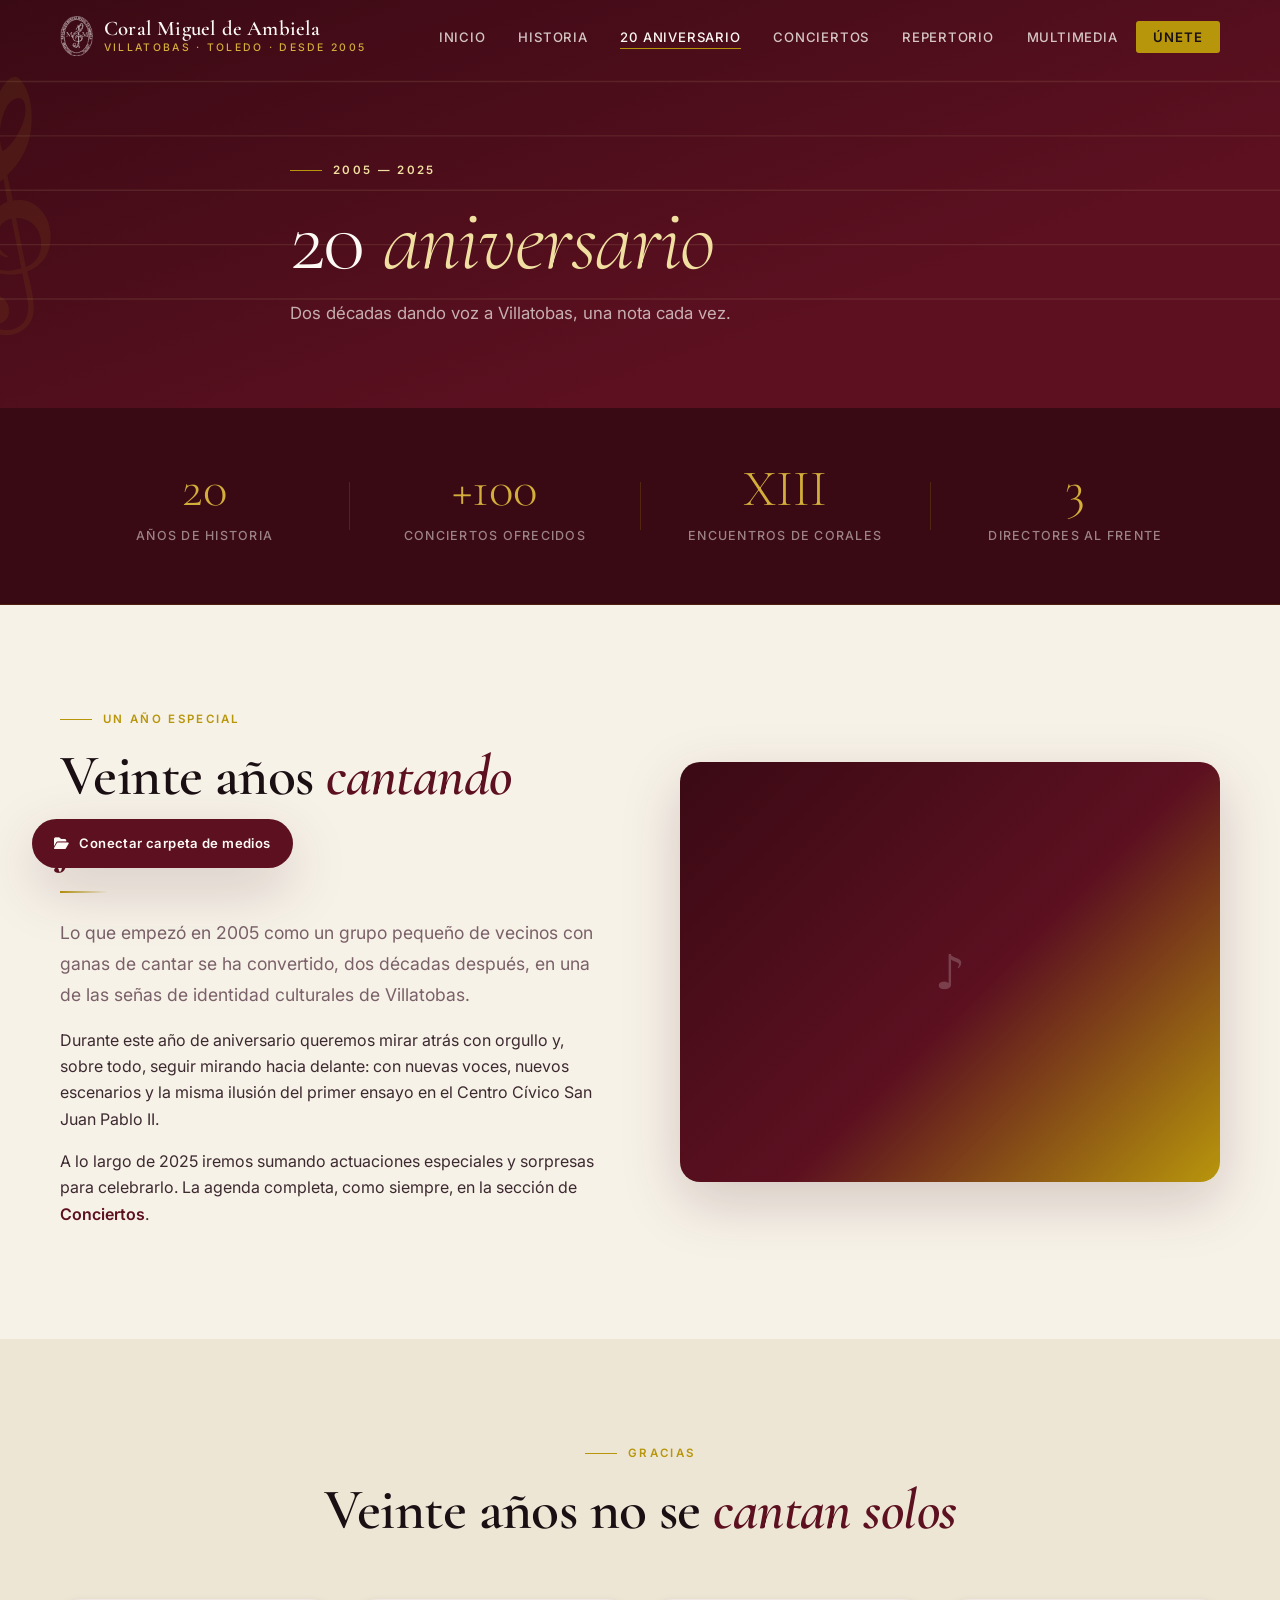
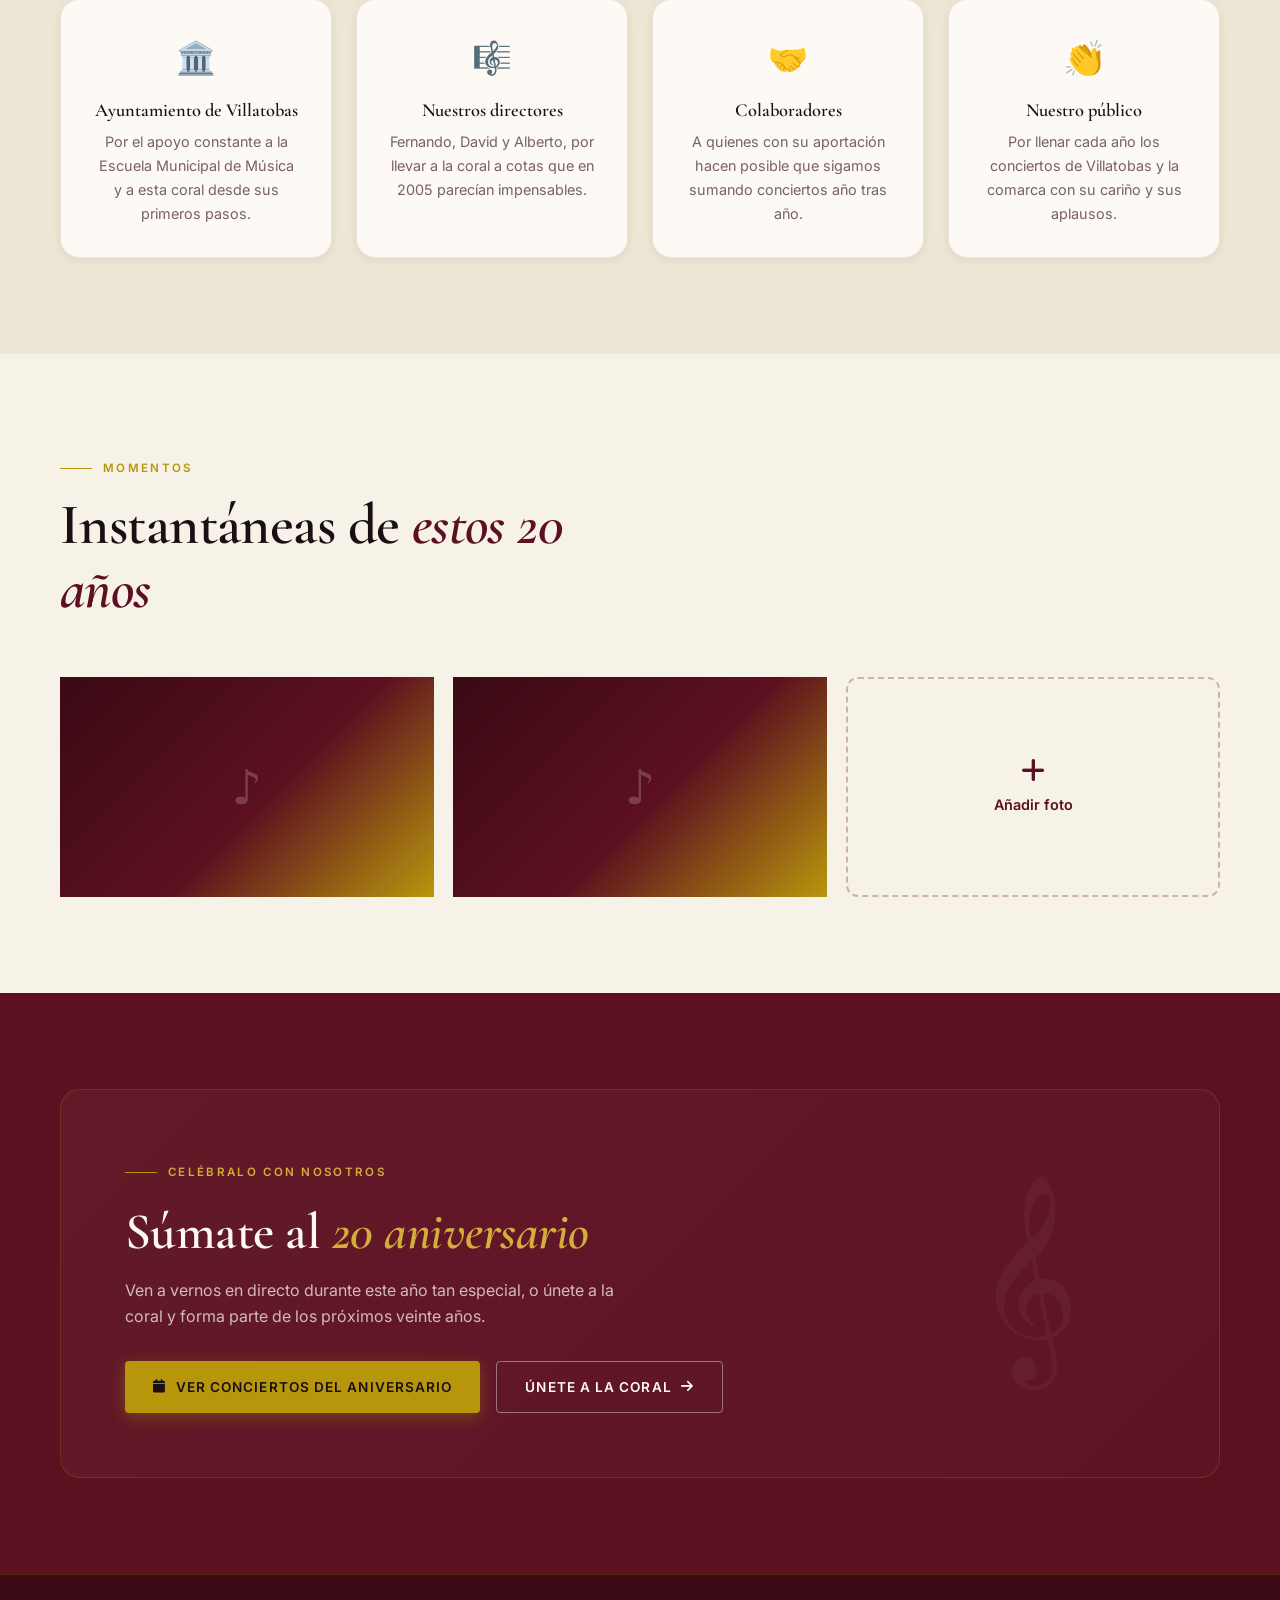
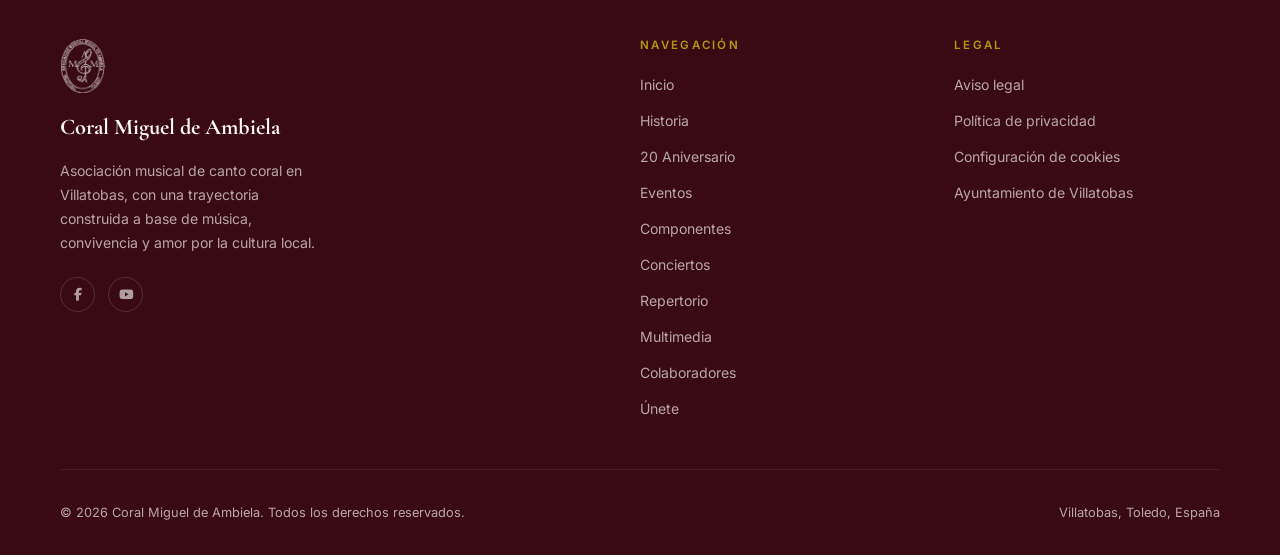
==== pages/20-aniversario.html @ b855f7e8 "Add files via upload" ====
<!DOCTYPE html>
<html lang="es">
<head>
  <meta charset="UTF-8">
  <meta name="viewport" content="width=device-width, initial-scale=1.0">
  <title>20 Aniversario | Coral Miguel de Ambiela</title>
  <meta name="description" content="La Coral Miguel de Ambiela celebra sus 20 años de historia musical en Villatobas, Toledo. 2005-2025.">
  <meta name="theme-color" content="#3A0A14">
  <link rel="icon" type="image/png" href="../img/favicon.png">
  <link rel="stylesheet" href="../css/main.css">
  <link rel="stylesheet" href="../css/pages.css">
  <link rel="stylesheet" href="../css/home.css">
  <link rel="stylesheet" href="../css/media.css">
  <link rel="stylesheet" href="https://cdnjs.cloudflare.com/ajax/libs/font-awesome/6.5.2/css/all.min.css" crossorigin="anonymous">
</head>
<body>

<nav class="site-nav" aria-label="Navegación principal">
  <div class="container nav-inner">
    <a href="../index.html" class="nav-brand">
      <img src="../img/logo-blanco.png" class="nav-logo" alt="" aria-hidden="true">
      <span class="nav-brand-text">
        <strong>Coral Miguel de Ambiela</strong>
        <span>Villatobas · Toledo · Desde 2005</span>
      </span>
    </a>
    <ul class="nav-links" id="nav-links" role="list">
      <li><a href="../index.html">Inicio</a></li>
      <li><a href="historia.html">Historia</a></li>
      <li><a href="20-aniversario.html">20 Aniversario</a></li>
      <li><a href="conciertos.html">Conciertos</a></li>
      <li><a href="repertorio.html">Repertorio</a></li>
      <li><a href="multimedia.html">Multimedia</a></li>
      <li><a href="contacto.html" class="nav-cta">Únete</a></li>
    </ul>
    <button class="nav-toggle" id="nav-toggle" aria-controls="nav-links" aria-expanded="false" aria-label="Abrir menú">
      <span></span><span></span><span></span>
    </button>
  </div>
</nav>

<div class="page-wrapper">

<header class="page-hero">
  <div class="page-hero-bg" aria-hidden="true">
    <svg viewBox="0 0 1200 300" preserveAspectRatio="xMidYMid slice" xmlns="http://www.w3.org/2000/svg">
      <line x1="0" y1="60"  x2="1200" y2="60"  stroke="rgba(240,223,160,0.1)" stroke-width="1"/>
      <line x1="0" y1="100" x2="1200" y2="100" stroke="rgba(240,223,160,0.1)" stroke-width="1"/>
      <line x1="0" y1="140" x2="1200" y2="140" stroke="rgba(240,223,160,0.1)" stroke-width="1"/>
      <line x1="0" y1="180" x2="1200" y2="180" stroke="rgba(240,223,160,0.1)" stroke-width="1"/>
      <line x1="0" y1="220" x2="1200" y2="220" stroke="rgba(240,223,160,0.1)" stroke-width="1"/>
      <text x="80" y="200" font-size="160" fill="rgba(184,150,12,0.09)" font-family="serif">𝄞</text>
    </svg>
  </div>
  <div class="container page-hero-content">
    <p class="eyebrow reveal" style="color:var(--gold-pale)">2005 — 2025</p>
    <h1 class="reveal reveal-delay-1">20 <em>aniversario</em></h1>
    <p class="page-hero-sub reveal reveal-delay-2">Dos décadas dando voz a Villatobas, una nota cada vez.</p>
  </div>
</header>

<!-- CIFRAS -->
<section class="stats-band">
  <div class="container stats-grid">
    <div class="stat reveal">
      <strong class="editable" data-edit-id="stats-anos" data-edit-type="text">20</strong>
      <span>Años de historia</span>
    </div>
    <div class="stat-divider" aria-hidden="true"></div>
    <div class="stat reveal reveal-delay-1">
      <strong class="editable" data-edit-id="stats-conciertos" data-edit-type="text">+100</strong>
      <span>Conciertos ofrecidos</span>
    </div>
    <div class="stat-divider" aria-hidden="true"></div>
    <div class="stat reveal reveal-delay-2">
      <strong class="editable" data-edit-id="stats-encuentros" data-edit-type="text">XIII</strong>
      <span>Encuentros de corales</span>
    </div>
    <div class="stat-divider" aria-hidden="true"></div>
    <div class="stat reveal reveal-delay-3">
      <strong>3</strong>
      <span>Directores al frente</span>
    </div>
  </div>
</section>

<!-- INTRO ANIVERSARIO -->
<section class="section">
  <div class="container story-block">
    <div class="story-text reveal">
      <p class="eyebrow">Un año especial</p>
      <h2>Veinte años <em>cantando juntos</em></h2>
      <div class="divider"></div>
      <p class="lead">Lo que empezó en 2005 como un grupo pequeño de vecinos con ganas de cantar se ha convertido, dos décadas después, en una de las señas de identidad culturales de Villatobas.</p>
      <p>Durante este año de aniversario queremos mirar atrás con orgullo y, sobre todo, seguir mirando hacia delante: con nuevas voces, nuevos escenarios y la misma ilusión del primer ensayo en el Centro Cívico San Juan Pablo II.</p>
      <p>A lo largo de 2025 iremos sumando actuaciones especiales y sorpresas para celebrarlo. La agenda completa, como siempre, en la sección de <a href="conciertos.html" style="color:var(--garnet); font-weight:600;">Conciertos</a>.</p>
    </div>
    <div class="story-media reveal reveal-delay-2">
      <div class="img-ph story-img" data-media-id="aniversario-portada" role="img" aria-label="20 aniversario de la coral">
      </div>
    </div>
  </div>
</section>

<!-- AGRADECIMIENTOS -->
<section class="section section--cream">
  <div class="container">
    <div class="section-header centered reveal">
      <p class="eyebrow">Gracias</p>
      <h2>Veinte años no se <em>cantan solos</em></h2>
    </div>
    <div style="display:grid; grid-template-columns: repeat(auto-fit, minmax(240px,1fr)); gap:1.5rem; margin-top:1rem;">
      <div class="card reveal" style="padding:2rem; text-align:center;">
        <div style="font-size:2rem; margin-bottom:1rem;">🏛️</div>
        <h3 style="font-size:1.15rem; margin-bottom:0.6rem;">Ayuntamiento de Villatobas</h3>
        <p style="font-size:0.9rem; color:var(--ink-muted)">Por el apoyo constante a la Escuela Municipal de Música y a esta coral desde sus primeros pasos.</p>
      </div>
      <div class="card reveal reveal-delay-1" style="padding:2rem; text-align:center;">
        <div style="font-size:2rem; margin-bottom:1rem;">🎼</div>
        <h3 style="font-size:1.15rem; margin-bottom:0.6rem;">Nuestros directores</h3>
        <p style="font-size:0.9rem; color:var(--ink-muted)">Fernando, David y Alberto, por llevar a la coral a cotas que en 2005 parecían impensables.</p>
      </div>
      <div class="card reveal reveal-delay-2" style="padding:2rem; text-align:center;">
        <div style="font-size:2rem; margin-bottom:1rem;">🤝</div>
        <h3 style="font-size:1.15rem; margin-bottom:0.6rem;">Colaboradores</h3>
        <p style="font-size:0.9rem; color:var(--ink-muted)">A quienes con su aportación hacen posible que sigamos sumando conciertos año tras año.</p>
      </div>
      <div class="card reveal reveal-delay-3" style="padding:2rem; text-align:center;">
        <div style="font-size:2rem; margin-bottom:1rem;">👏</div>
        <h3 style="font-size:1.15rem; margin-bottom:0.6rem;">Nuestro público</h3>
        <p style="font-size:0.9rem; color:var(--ink-muted)">Por llenar cada año los conciertos de Villatobas y la comarca con su cariño y sus aplausos.</p>
      </div>
    </div>
  </div>
</section>

<!-- GALERÍA DE LA CELEBRACIÓN -->
<section class="section">
  <div class="container">
    <div class="section-header reveal">
      <p class="eyebrow">Momentos</p>
      <h2>Instantáneas de <em>estos 20 años</em></h2>
    </div>
    <div class="dyn-gallery-grid reveal reveal-delay-1" data-gallery-id="aniversario-momentos" data-gallery-variant="grid">
      <div class="img-ph" data-media-id="aniversario-momento-1" role="img" aria-label="Momento del 20 aniversario"></div>
      <div class="img-ph" data-media-id="aniversario-momento-2" role="img" aria-label="Momento del 20 aniversario"></div>
      <button type="button" class="dyn-gallery-add" data-gallery-add>
        <i class="fa-solid fa-plus" aria-hidden="true"></i>
        <span>Añadir foto</span>
      </button>
    </div>
  </div>
</section>

<!-- CTA -->
<section class="section join-cta">
  <div class="container">
    <div class="join-band reveal">
      <div class="join-text">
        <p class="eyebrow" style="color: var(--gold-soft);">Celébralo con nosotros</p>
        <h2>Súmate al <em>20 aniversario</em></h2>
        <p>Ven a vernos en directo durante este año tan especial, o únete a la coral y forma parte de los próximos veinte años.</p>
        <div class="btn-row">
          <a href="conciertos.html" class="btn btn-gold">
            <i class="fa-solid fa-calendar" aria-hidden="true"></i>
            Ver conciertos del aniversario
          </a>
          <a href="contacto.html" class="btn btn-outline">
            Únete a la coral
            <i class="fa-solid fa-arrow-right" aria-hidden="true"></i>
          </a>
        </div>
      </div>
      <div class="join-deco" aria-hidden="true">
        <svg viewBox="0 0 200 200" xmlns="http://www.w3.org/2000/svg">
          <text x="50%" y="55%" text-anchor="middle" dominant-baseline="middle"
                font-size="140" fill="rgba(240,223,160,0.08)" font-family="serif">𝄞</text>
        </svg>
      </div>
    </div>
  </div>
</section>

<footer class="site-footer">
  <div class="container">
    <div class="footer-grid">
      <div class="footer-brand">
        <img src="../img/logo-blanco.png" class="footer-logo" alt="Coral Miguel de Ambiela">
        <strong>Coral Miguel de Ambiela</strong>
        <p>Asociación musical de canto coral en Villatobas, con una trayectoria construida a base de música, convivencia y amor por la cultura local.</p>
        <div class="social-links" style="margin-top:1.4rem;">
          <a href="https://www.facebook.com/coralmiguelambiela/" class="social-link" target="_blank" rel="noreferrer" aria-label="Facebook"><i class="fa-brands fa-facebook-f"></i></a>
          <a href="https://www.youtube.com/channel/UCY3bQiBl7YdPn1gV87L536Q" class="social-link" target="_blank" rel="noreferrer" aria-label="YouTube"><i class="fa-brands fa-youtube"></i></a>
        </div>
      </div>
      <div class="footer-col">
        <h4>Navegación</h4>
        <ul>
          <li><a href="../index.html">Inicio</a></li>
          <li><a href="historia.html">Historia</a></li>
          <li><a href="20-aniversario.html">20 Aniversario</a></li>
          <li><a href="eventos.html">Eventos</a></li>
          <li><a href="componentes.html">Componentes</a></li>
          <li><a href="conciertos.html">Conciertos</a></li>
          <li><a href="repertorio.html">Repertorio</a></li>
          <li><a href="multimedia.html">Multimedia</a></li>
          <li><a href="colaboradores.html">Colaboradores</a></li>
          <li><a href="contacto.html">Únete</a></li>
        </ul>
      </div>
      <div class="footer-col">
        <h4>Legal</h4>
        <ul>
          <li><a href="https://www.coralmigueldeambiela.com/aviso-legal/" target="_blank" rel="noreferrer">Aviso legal</a></li>
          <li><a href="https://www.coralmigueldeambiela.com/politica-de-privacidad/" target="_blank" rel="noreferrer">Política de privacidad</a></li>
          <li><a href="privacidad-cookies.html">Configuración de cookies</a></li>
          <li><a href="http://www.villatobas.es/" target="_blank" rel="noreferrer">Ayuntamiento de Villatobas</a></li>
        </ul>
      </div>
    </div>
    <div class="footer-bottom">
      <p>&copy; <span class="copyright-year">2025</span> Coral Miguel de Ambiela. Todos los derechos reservados.</p>
      <p>Villatobas, Toledo, España</p>
    </div>
  </div>
</footer>

</div>

<button class="back-top" id="back-top" aria-label="Volver arriba">
  <i class="fa-solid fa-arrow-up" aria-hidden="true"></i>
</button>

<script src="../js/main.js"></script>
<script src="../js/media.js"></script>
</body>
</html>
---- css/main.css ----
/* ═══════════════════════════════════════════════════════════
   CORAL MIGUEL DE AMBIELA — Design System
   ═══════════════════════════════════════════════════════════ */

@import url('https://fonts.googleapis.com/css2?family=Cormorant+Garamond:ital,wght@0,300;0,400;0,600;0,700;1,300;1,400;1,600&family=Inter:wght@300;400;500;600&display=swap');

/* ── Tokens ──────────────────────────────────────────────── */
:root {
  --garnet:       #5C1020;
  --garnet-deep:  #3A0A14;
  --garnet-light: #7D1A2E;
  --gold:         #B8960C;
  --gold-soft:    #D4AE3A;
  --gold-pale:    #F0DFA0;
  --parchment:    #F7F2E8;
  --parchment-2:  #EDE6D4;
  --ink:          #1A1014;
  --ink-soft:     #3D2A30;
  --ink-muted:    #7A6068;
  --white:        #FDFAF5;

  --font-display: 'Cormorant Garamond', Georgia, serif;
  --font-body:    'Inter', system-ui, sans-serif;

  --nav-h:        72px;
  --max-w:        1160px;
  --radius:       12px;
  --radius-lg:    20px;

  --ease-out:     cubic-bezier(0.16, 1, 0.3, 1);
  --ease-in-out:  cubic-bezier(0.45, 0, 0.55, 1);

  --shadow-sm:    0 2px 8px rgba(58,10,20,0.08);
  --shadow-md:    0 8px 28px rgba(58,10,20,0.12);
  --shadow-lg:    0 20px 60px rgba(58,10,20,0.18);
}

/* ── Reset ───────────────────────────────────────────────── */
*, *::before, *::after { box-sizing: border-box; margin: 0; padding: 0; }
html { scroll-behavior: smooth; -webkit-text-size-adjust: 100%; }
body {
  font-family: var(--font-body);
  color: var(--ink-soft);
  background: var(--parchment);
  line-height: 1.65;
  overflow-x: hidden;
  -webkit-font-smoothing: antialiased;
}
img { max-width: 100%; display: block; }
a { color: inherit; text-decoration: none; }
button { cursor: pointer; font: inherit; border: none; background: none; }
ul { list-style: none; }
:focus-visible { outline: 2px solid var(--gold); outline-offset: 3px; }

/* ── Page transition ─────────────────────────────────────── */
.page-wrapper {
  opacity: 0;
  transform: translateY(18px);
  transition: opacity 0.55s var(--ease-out), transform 0.55s var(--ease-out);
}
.page-wrapper.is-visible {
  opacity: 1;
  transform: translateY(0);
}

/* ── Layout helpers ──────────────────────────────────────── */
.container {
  width: min(calc(100% - 2.5rem), var(--max-w));
  margin: 0 auto;
}
.section { padding: 6rem 0; }
.section--dark {
  background: var(--garnet-deep);
  color: var(--white);
}
.section--cream { background: var(--parchment-2); }

/* ── Typography ──────────────────────────────────────────── */
h1, h2, h3, h4 {
  font-family: var(--font-display);
  color: var(--ink);
  line-height: 1.1;
  font-weight: 600;
}
.section--dark h1,
.section--dark h2,
.section--dark h3 { color: var(--white); }

h1 { font-size: clamp(3rem, 7vw, 6rem); letter-spacing: -0.02em; }
h2 { font-size: clamp(2.2rem, 4.5vw, 3.8rem); letter-spacing: -0.01em; }
h3 { font-size: clamp(1.4rem, 2.5vw, 1.9rem); }
h4 { font-size: 1.2rem; }

.eyebrow {
  display: inline-flex;
  align-items: center;
  gap: 0.7rem;
  font-family: var(--font-body);
  font-size: 0.72rem;
  font-weight: 600;
  letter-spacing: 0.2em;
  text-transform: uppercase;
  color: var(--gold);
  margin-bottom: 1rem;
}
.eyebrow::before {
  content: '';
  display: block;
  width: 2rem;
  height: 1px;
  background: var(--gold);
  flex-shrink: 0;
}
.lead {
  font-size: 1.1rem;
  line-height: 1.75;
  color: var(--ink-muted);
  max-width: 52ch;
}
.section--dark .lead { color: rgba(253,250,245,0.7); }

/* ── Buttons ─────────────────────────────────────────────── */
.btn {
  display: inline-flex;
  align-items: center;
  gap: 0.6rem;
  padding: 0.85rem 1.75rem;
  border-radius: 4px;
  font-family: var(--font-body);
  font-size: 0.85rem;
  font-weight: 600;
  letter-spacing: 0.08em;
  text-transform: uppercase;
  transition: transform 0.2s var(--ease-out),
              background 0.2s ease,
              box-shadow 0.2s ease,
              color 0.2s ease;
  position: relative;
  overflow: hidden;
}
.btn::after {
  content: '';
  position: absolute;
  inset: 0;
  background: rgba(255,255,255,0);
  transition: background 0.2s ease;
}
.btn:hover { transform: translateY(-2px); }
.btn:hover::after { background: rgba(255,255,255,0.07); }
.btn:active { transform: translateY(0); }

.btn-primary {
  background: var(--garnet);
  color: var(--white);
  box-shadow: 0 4px 16px rgba(92,16,32,0.35);
}
.btn-primary:hover { box-shadow: 0 8px 28px rgba(92,16,32,0.45); }

.btn-gold {
  background: var(--gold);
  color: var(--ink);
  box-shadow: 0 4px 16px rgba(184,150,12,0.35);
}
.btn-gold:hover { box-shadow: 0 8px 28px rgba(184,150,12,0.45); }

.btn-outline {
  background: transparent;
  color: var(--white);
  border: 1px solid rgba(255,255,255,0.4);
}
.btn-outline:hover { border-color: var(--gold-pale); color: var(--gold-pale); }

.btn-row { display: flex; flex-wrap: wrap; gap: 1rem; margin-top: 2rem; }

/* ── Navigation ──────────────────────────────────────────── */
.site-nav {
  position: fixed;
  top: 0; left: 0; right: 0;
  height: var(--nav-h);
  z-index: 900;
  transition: background 0.4s ease, box-shadow 0.4s ease;
}
.site-nav.nav-solid {
  background: rgba(58,10,20,0.97);
  backdrop-filter: blur(14px);
  box-shadow: 0 1px 0 rgba(184,150,12,0.25);
}
.nav-inner {
  height: var(--nav-h);
  display: flex;
  align-items: center;
  justify-content: space-between;
  gap: 2rem;
}
.nav-brand {
  display: flex;
  align-items: center;
  gap: 0.7rem;
  color: var(--white);
}
.nav-logo {
  height: 2.5rem;
  width: auto;
  flex-shrink: 0;
}
.nav-brand-text {
  display: flex;
  flex-direction: column;
  line-height: 1.2;
}
.nav-brand strong {
  font-family: var(--font-display);
  font-size: 1.3rem;
  font-weight: 600;
  letter-spacing: 0.01em;
}
.nav-brand-text span {
  font-size: 0.65rem;
  letter-spacing: 0.22em;
  text-transform: uppercase;
  color: var(--gold-soft);
  font-weight: 500;
}
.nav-links {
  display: flex;
  align-items: center;
  gap: 0.25rem;
}
.nav-links a {
  color: rgba(253,250,245,0.78);
  font-size: 0.82rem;
  font-weight: 500;
  letter-spacing: 0.06em;
  text-transform: uppercase;
  padding: 0.5rem 0.9rem;
  border-radius: 3px;
  transition: color 0.2s ease, background 0.2s ease;
  position: relative;
}
.nav-links a::after {
  content: '';
  position: absolute;
  bottom: 4px; left: 0.9rem; right: 0.9rem;
  height: 1px;
  background: var(--gold);
  transform: scaleX(0);
  transform-origin: left;
  transition: transform 0.25s var(--ease-out);
}
.nav-links a:hover { color: var(--white); }
.nav-links a:hover::after,
.nav-links a.active::after { transform: scaleX(1); }
.nav-links a.active { color: var(--white); }
.nav-cta {
  background: var(--gold) !important;
  color: var(--ink) !important;
  padding: 0.5rem 1.1rem !important;
  border-radius: 3px;
  font-weight: 600 !important;
}
.nav-cta:hover { background: var(--gold-soft) !important; }
.nav-cta::after { display: none !important; }

/* Mobile toggle */
.nav-toggle {
  display: none;
  width: 2.6rem; height: 2.6rem;
  flex-direction: column;
  justify-content: center;
  align-items: center;
  gap: 5px;
  color: var(--white);
  border: 1px solid rgba(255,255,255,0.25);
  border-radius: 4px;
  padding: 0.4rem;
}
.nav-toggle span {
  display: block;
  width: 1.3rem; height: 1.5px;
  background: currentColor;
  transition: transform 0.3s ease, opacity 0.3s ease;
  transform-origin: center;
}
.nav-toggle.open span:nth-child(1) { transform: translateY(6.5px) rotate(45deg); }
.nav-toggle.open span:nth-child(2) { opacity: 0; transform: scaleX(0); }
.nav-toggle.open span:nth-child(3) { transform: translateY(-6.5px) rotate(-45deg); }

/* ── Reveal animations ───────────────────────────────────── */
.reveal {
  opacity: 0;
  transform: translateY(32px);
  transition: opacity 0.7s var(--ease-out), transform 0.7s var(--ease-out);
}
.reveal.revealed { opacity: 1; transform: translateY(0); }
.reveal-delay-1 { transition-delay: 0.1s; }
.reveal-delay-2 { transition-delay: 0.2s; }
.reveal-delay-3 { transition-delay: 0.3s; }
.reveal-delay-4 { transition-delay: 0.4s; }

/* ── Cards ───────────────────────────────────────────────── */
.card {
  background: var(--white);
  border-radius: var(--radius-lg);
  border: 1px solid rgba(92,16,32,0.08);
  box-shadow: var(--shadow-sm);
  overflow: hidden;
  transition: transform 0.3s var(--ease-out), box-shadow 0.3s ease;
}
.card:hover {
  transform: translateY(-5px);
  box-shadow: var(--shadow-md);
}
.card-body { padding: 1.8rem; }

/* ── Dividers ────────────────────────────────────────────── */
.divider {
  width: 3rem; height: 2px;
  background: linear-gradient(90deg, var(--gold), transparent);
  margin: 1.2rem 0 1.6rem;
}

/* ── Image placeholders ──────────────────────────────────── */
.img-ph {
  background: linear-gradient(135deg, var(--garnet-deep) 0%, var(--garnet) 55%, var(--gold) 100%);
  display: flex;
  align-items: center;
  justify-content: center;
  position: relative;
  overflow: hidden;
}
.img-ph::before {
  content: '♪';
  font-size: 3rem;
  color: rgba(255,255,255,0.2);
  position: absolute;
  top: 50%; left: 50%;
  transform: translate(-50%, -50%);
}
.img-ph-label {
  position: absolute;
  bottom: 0.9rem; left: 0.9rem;
  font-size: 0.72rem;
  font-weight: 600;
  letter-spacing: 0.12em;
  text-transform: uppercase;
  color: rgba(255,255,255,0.7);
  background: rgba(0,0,0,0.3);
  padding: 0.3rem 0.6rem;
  border-radius: 3px;
}

/* ── Footer ──────────────────────────────────────────────── */
.site-footer {
  background: var(--garnet-deep);
  color: rgba(253,250,245,0.65);
  padding: 4rem 0 2rem;
  border-top: 1px solid rgba(184,150,12,0.2);
}
.footer-grid {
  display: grid;
  grid-template-columns: 2fr 1fr 1fr;
  gap: 3rem;
  padding-bottom: 3rem;
  border-bottom: 1px solid rgba(255,255,255,0.08);
}
.footer-logo {
  height: 3.4rem;
  width: auto;
  margin-bottom: 1rem;
  display: block;
}
.footer-brand strong {
  font-family: var(--font-display);
  font-size: 1.4rem;
  color: var(--white);
  display: block;
  margin-bottom: 0.8rem;
}
.footer-brand p { font-size: 0.88rem; line-height: 1.7; max-width: 30ch; }
.footer-col h4 {
  font-family: var(--font-body);
  font-size: 0.72rem;
  font-weight: 600;
  letter-spacing: 0.2em;
  text-transform: uppercase;
  color: var(--gold);
  margin-bottom: 1.2rem;
}
.footer-col ul { display: grid; gap: 0.6rem; }
.footer-col a {
  font-size: 0.88rem;
  transition: color 0.2s ease;
}
.footer-col a:hover { color: var(--white); }
.footer-bottom {
  display: flex;
  align-items: center;
  justify-content: space-between;
  flex-wrap: wrap;
  gap: 1rem;
  padding-top: 2rem;
  font-size: 0.8rem;
}
.social-links { display: flex; gap: 0.8rem; }
.social-link {
  width: 2.2rem; height: 2.2rem;
  display: inline-flex;
  align-items: center;
  justify-content: center;
  border: 1px solid rgba(255,255,255,0.15);
  border-radius: 50%;
  color: rgba(255,255,255,0.6);
  font-size: 0.8rem;
  transition: border-color 0.2s ease, color 0.2s ease, background 0.2s ease;
}
.social-link:hover {
  border-color: var(--gold);
  color: var(--gold);
  background: rgba(184,150,12,0.1);
}

/* ── Back to top ─────────────────────────────────────────── */
.back-top {
  position: fixed;
  bottom: 2rem; right: 2rem;
  width: 2.8rem; height: 2.8rem;
  background: var(--garnet);
  color: var(--white);
  border-radius: 50%;
  display: flex; align-items: center; justify-content: center;
  font-size: 0.85rem;
  box-shadow: var(--shadow-md);
  opacity: 0;
  pointer-events: none;
  transform: translateY(10px);
  transition: opacity 0.3s ease, transform 0.3s ease;
  z-index: 800;
}
.back-top.visible { opacity: 1; pointer-events: auto; transform: translateY(0); }
.back-top:hover { background: var(--garnet-light); transform: translateY(-2px); }

/* ── Responsive nav ──────────────────────────────────────── */
@media (max-width: 860px) {
  .nav-links { display: none; }
  .nav-toggle { display: flex; }

  .nav-links.mobile-open {
    display: flex;
    flex-direction: column;
    align-items: flex-start;
    position: absolute;
    top: var(--nav-h); left: 0; right: 0;
    background: rgba(58,10,20,0.98);
    backdrop-filter: blur(14px);
    padding: 1.5rem;
    gap: 0.25rem;
    border-top: 1px solid rgba(184,150,12,0.2);
    box-shadow: 0 20px 40px rgba(0,0,0,0.3);
    animation: slideDown 0.3s var(--ease-out);
  }
  .nav-links.mobile-open a {
    width: 100%;
    padding: 0.8rem 1rem;
    border-radius: 4px;
    font-size: 1rem;
  }
  .nav-links.mobile-open a:hover { background: rgba(255,255,255,0.06); }
  .nav-cta { margin-top: 0.5rem; }
  @keyframes slideDown {
    from { opacity: 0; transform: translateY(-10px); }
    to   { opacity: 1; transform: translateY(0); }
  }
}

@media (max-width: 720px) {
  .footer-grid { grid-template-columns: 1fr; gap: 2rem; }
  .section { padding: 4rem 0; }
}
---- css/pages.css ----
/* ═══════════════════════════════════════════════════════════
   INNER PAGES — Shared Styles
   ═══════════════════════════════════════════════════════════ */

/* ── Page hero (interior pages) ─────────────────────────── */
.page-hero {
  background: linear-gradient(160deg, var(--garnet-deep) 0%, var(--garnet) 70%);
  color: var(--white);
  padding: calc(var(--nav-h) + 5rem) 0 5rem;
  position: relative;
  overflow: hidden;
}
.page-hero-bg {
  position: absolute;
  inset: 0;
  pointer-events: none;
}
.page-hero-bg svg { width: 100%; height: 100%; object-fit: cover; }
.page-hero-content { position: relative; z-index: 1; max-width: 700px; }
.page-hero h1 {
  color: var(--white);
  font-size: clamp(2.8rem, 7vw, 5.5rem);
  font-weight: 300;
  line-height: 1;
  margin-bottom: 1rem;
}
.page-hero h1 em { color: var(--gold-pale); font-style: italic; }
.page-hero-sub {
  font-size: 1.05rem;
  color: rgba(253,250,245,0.68);
  max-width: 50ch;
}

/* ── Section header ──────────────────────────────────────── */
.section-header {
  margin-bottom: 3.5rem;
  max-width: 560px;
}
.section-header h2 em { color: var(--garnet); font-style: italic; }
.section-header.centered {
  text-align: center;
  max-width: 100%;
  margin-left: auto;
  margin-right: auto;
}
.section-header.centered .eyebrow { justify-content: center; }

/* ── Story layout ────────────────────────────────────────── */
.story-block {
  display: grid;
  grid-template-columns: 1fr 1fr;
  gap: 5rem;
  align-items: center;
}
.story-text h2 em { color: var(--garnet); font-style: italic; }
.story-text p { margin-bottom: 1rem; }
.story-img {
  height: 420px;
  border-radius: var(--radius-lg);
  box-shadow: var(--shadow-lg);
}

/* ── Milestones (Historia) ───────────────────────────────── */
.milestones {
  display: grid;
  gap: 0;
  position: relative;
}
.milestones::before {
  content: '';
  position: absolute;
  left: 7rem;
  top: 0; bottom: 0;
  width: 1px;
  background: linear-gradient(180deg, var(--gold) 0%, rgba(184,150,12,0.1) 100%);
}
.milestone {
  display: grid;
  grid-template-columns: 8rem 1fr;
  gap: 2rem;
  align-items: start;
  padding: 0 0 2.5rem;
  position: relative;
}
.milestone:last-child { padding-bottom: 0; }
.milestone-year {
  text-align: right;
  padding-top: 1.5rem;
  padding-right: 2rem;
  position: relative;
}
.milestone-year::after {
  content: '';
  position: absolute;
  right: -5px;
  top: 1.85rem;
  width: 9px; height: 9px;
  border-radius: 50%;
  background: var(--gold);
  box-shadow: 0 0 0 4px rgba(184,150,12,0.2);
}
.milestone-year span {
  font-family: var(--font-display);
  font-size: 1.1rem;
  font-weight: 600;
  color: var(--garnet);
}
.milestone-content h3 { font-size: 1.15rem; margin-bottom: 0.5rem; }
.milestone-content p { font-size: 0.92rem; color: var(--ink-muted); margin: 0; }

/* ── Directors ───────────────────────────────────────────── */
.directors-grid {
  display: grid;
  grid-template-columns: repeat(3, 1fr);
  gap: 1.5rem;
}
.director-card .card-body { padding: 2rem; }
.director-avatar {
  width: 4.5rem; height: 4.5rem;
  border-radius: 50%;
  margin-bottom: 1.2rem;
}
.director-card h3 { font-size: 1.15rem; margin-bottom: 0.3rem; }
.director-period {
  font-size: 0.78rem;
  font-weight: 600;
  letter-spacing: 0.08em;
  text-transform: uppercase;
  color: var(--gold);
  display: flex; align-items: center; gap: 0.5rem;
  margin-bottom: 0.9rem;
}
.director-card p { font-size: 0.9rem; color: var(--ink-muted); margin: 0; }

/* ── Presidents ──────────────────────────────────────────── */
.presidents-grid {
  display: grid;
  grid-template-columns: repeat(3, 1fr);
  gap: 2rem;
}
.president-card {
  display: flex;
  flex-direction: column;
  gap: 1.4rem;
}
.president-img {
  height: 240px;
  border-radius: var(--radius-lg);
  box-shadow: var(--shadow-md);
}
.period-badge {
  display: inline-block;
  font-size: 0.72rem;
  font-weight: 600;
  letter-spacing: 0.15em;
  text-transform: uppercase;
  color: var(--garnet);
  background: rgba(92,16,32,0.08);
  padding: 0.3rem 0.7rem;
  border-radius: 3px;
  margin-bottom: 0.5rem;
}
.president-info h3 { font-size: 1.2rem; margin-bottom: 0.8rem; }
.president-info blockquote {
  border-left: 2px solid rgba(184,150,12,0.4);
  padding-left: 1rem;
  margin: 0;
  font-style: italic;
  font-size: 0.9rem;
  color: var(--ink-muted);
  line-height: 1.65;
}

/* ── Conciertos ──────────────────────────────────────────── */
.concerts-grid {
  display: grid;
  grid-template-columns: repeat(2, 1fr);
  gap: 1.5rem;
}
.concert-card { padding: 0; overflow: hidden; }
.concert-img {
  height: 200px;
}
.concert-body { padding: 1.6rem; }
.concert-meta {
  display: flex;
  flex-wrap: wrap;
  gap: 0.5rem 1rem;
  margin-bottom: 0.8rem;
}
.concert-meta span {
  display: flex; align-items: center; gap: 0.4rem;
  font-size: 0.8rem;
  font-weight: 600;
  color: var(--gold);
  text-transform: uppercase;
  letter-spacing: 0.06em;
}
.concert-card h3 { font-size: 1.1rem; margin-bottom: 0.5rem; }
.concert-card p { font-size: 0.9rem; color: var(--ink-muted); margin: 0; }
.badge-upcoming {
  display: inline-flex; align-items: center; gap: 0.4rem;
  font-size: 0.72rem;
  font-weight: 600;
  letter-spacing: 0.1em;
  text-transform: uppercase;
  background: rgba(92,16,32,0.1);
  color: var(--garnet);
  padding: 0.3rem 0.7rem;
  border-radius: 3px;
  margin-bottom: 0.8rem;
}
.badge-past {
  display: inline-flex; align-items: center; gap: 0.4rem;
  font-size: 0.72rem;
  font-weight: 600;
  letter-spacing: 0.1em;
  text-transform: uppercase;
  background: rgba(184,150,12,0.1);
  color: var(--gold);
  padding: 0.3rem 0.7rem;
  border-radius: 3px;
  margin-bottom: 0.8rem;
}

/* ── Repertoire cards ────────────────────────────────────── */
.rep-grid {
  display: grid;
  grid-template-columns: repeat(3, 1fr);
  gap: 1.5rem;
  margin-bottom: 3rem;
}
.rep-card { padding: 2rem; text-align: center; }
.rep-icon {
  font-size: 2rem;
  margin-bottom: 1.2rem;
  display: block;
}
.rep-card h3 { margin-bottom: 0.6rem; }
.rep-card p { font-size: 0.9rem; color: var(--ink-muted); margin: 0; }

.sample-list {
  margin-top: 1.5rem;
  display: grid;
  gap: 0.4rem;
}
.sample-list li {
  display: flex; align-items: center; gap: 0.7rem;
  font-size: 0.88rem; color: var(--ink-muted);
  padding: 0.4rem 0;
  border-bottom: 1px solid rgba(92,16,32,0.06);
}
.sample-list i { color: var(--gold); font-size: 0.7rem; flex-shrink: 0; }

/* ── Multimedia / Gallery ─────────────────────────────────── */
.gallery-masonry {
  columns: 3;
  column-gap: 1.2rem;
}
.gallery-item {
  break-inside: avoid;
  margin-bottom: 1.2rem;
  border-radius: var(--radius);
  overflow: hidden;
  cursor: pointer;
  position: relative;
  box-shadow: var(--shadow-sm);
  transition: transform 0.3s var(--ease-out), box-shadow 0.3s ease;
}
.gallery-item:hover {
  transform: translateY(-4px);
  box-shadow: var(--shadow-md);
}
.gallery-item .img-ph { width: 100%; }
.gallery-item:nth-child(3n+1) .img-ph { height: 200px; }
.gallery-item:nth-child(3n+2) .img-ph { height: 260px; }
.gallery-item:nth-child(3n)   .img-ph { height: 230px; }
.gallery-item:nth-child(5)    .img-ph { height: 300px; }

.gallery-overlay {
  position: absolute;
  inset: 0;
  background: rgba(58,10,20,0.5);
  display: flex; align-items: center; justify-content: center;
  opacity: 0;
  transition: opacity 0.25s ease;
}
.gallery-overlay i { color: var(--white); font-size: 1.5rem; }
.gallery-item:hover .gallery-overlay { opacity: 1; }

/* ── Contact / FAQ ───────────────────────────────────────── */
.contact-layout {
  display: grid;
  grid-template-columns: 1fr 1.4fr;
  gap: 4rem;
  align-items: start;
}
.contact-info h2 em { color: var(--garnet); font-style: italic; }
.contact-detail {
  display: flex; align-items: flex-start; gap: 1rem;
  padding: 1.2rem 0;
  border-bottom: 1px solid rgba(92,16,32,0.08);
}
.contact-detail:first-of-type { border-top: 1px solid rgba(92,16,32,0.08); }
.contact-detail i {
  width: 2.2rem; height: 2.2rem;
  background: rgba(92,16,32,0.08);
  border-radius: 8px;
  display: flex; align-items: center; justify-content: center;
  color: var(--garnet);
  font-size: 0.85rem;
  flex-shrink: 0;
  margin-top: 0.15rem;
}
.contact-detail strong { display: block; font-size: 0.78rem; text-transform: uppercase; letter-spacing: 0.1em; color: var(--ink-muted); margin-bottom: 0.2rem; }
.contact-detail span { font-size: 0.95rem; }

.form-card-page { padding: 2.5rem; }
.form-card-page h2 { font-size: 1.8rem; margin-bottom: 0.5rem; }
.form-card-page h2 em { color: var(--garnet); font-style: italic; }
.form-card-page > p { font-size: 0.9rem; color: var(--ink-muted); margin-bottom: 2rem; }

.form-grid { display: grid; gap: 1.2rem; }
.form-field { display: grid; gap: 0.4rem; }
.form-field label {
  font-size: 0.8rem;
  font-weight: 600;
  letter-spacing: 0.08em;
  text-transform: uppercase;
  color: var(--ink-muted);
}
.form-field input,
.form-field textarea,
.form-field select {
  width: 100%;
  padding: 0.85rem 1rem;
  border: 1px solid rgba(92,16,32,0.18);
  border-radius: var(--radius);
  background: var(--parchment);
  color: var(--ink);
  font-size: 0.95rem;
  transition: border-color 0.2s ease, box-shadow 0.2s ease;
  font-family: var(--font-body);
}
.form-field input:focus,
.form-field textarea:focus,
.form-field select:focus {
  outline: none;
  border-color: var(--garnet);
  box-shadow: 0 0 0 3px rgba(92,16,32,0.1);
}
.form-field textarea { resize: vertical; min-height: 130px; }
.form-note { font-size: 0.78rem; color: var(--ink-muted); }
.form-feedback {
  font-size: 0.9rem;
  color: var(--garnet);
  font-weight: 500;
  min-height: 1.4rem;
}

/* ── FAQ ─────────────────────────────────────────────────── */
.faq-list { display: grid; gap: 0.75rem; }
.faq-item {
  border-radius: var(--radius);
  border: 1px solid rgba(92,16,32,0.1);
  overflow: hidden;
  background: var(--white);
}
.faq-trigger {
  width: 100%;
  display: flex; align-items: center; justify-content: space-between;
  padding: 1.3rem 1.6rem;
  font-family: var(--font-display);
  font-size: 1.1rem;
  font-weight: 600;
  color: var(--ink);
  text-align: left;
  gap: 1rem;
  transition: background 0.2s ease;
}
.faq-trigger:hover { background: rgba(92,16,32,0.03); }
.faq-icon {
  width: 1.6rem; height: 1.6rem;
  border-radius: 50%;
  border: 1px solid rgba(92,16,32,0.2);
  display: flex; align-items: center; justify-content: center;
  color: var(--garnet);
  font-size: 0.75rem;
  flex-shrink: 0;
  transition: transform 0.3s var(--ease-out), background 0.2s ease;
}
.faq-item.open .faq-icon {
  transform: rotate(45deg);
  background: var(--garnet);
  color: var(--white);
  border-color: var(--garnet);
}
.faq-body {
  max-height: 0;
  overflow: hidden;
  transition: max-height 0.4s var(--ease-out);
}
.faq-body-inner {
  padding: 0 1.6rem 1.4rem;
  font-size: 0.93rem;
  color: var(--ink-muted);
  line-height: 1.7;
}

/* ── Responsive ──────────────────────────────────────────── */
@media (max-width: 1024px) {
  .directors-grid { grid-template-columns: repeat(2, 1fr); }
  .concerts-grid { grid-template-columns: 1fr; max-width: 580px; margin: 0 auto; }
  .rep-grid { grid-template-columns: repeat(2, 1fr); }
  .gallery-masonry { columns: 2; }
}
@media (max-width: 860px) {
  .story-block { grid-template-columns: 1fr; gap: 3rem; }
  .milestones::before { left: 5rem; }
  .milestone { grid-template-columns: 6rem 1fr; }
  .presidents-grid { grid-template-columns: 1fr; max-width: 400px; }
  .contact-layout { grid-template-columns: 1fr; }
  .directors-grid { grid-template-columns: 1fr; max-width: 400px; }
}
@media (max-width: 640px) {
  .milestones::before { display: none; }
  .milestone { grid-template-columns: 1fr; gap: 0.5rem; }
  .milestone-year { text-align: left; padding-right: 0; padding-top: 0; }
  .milestone-year::after { display: none; }
  .rep-grid { grid-template-columns: 1fr; max-width: 380px; }
  .gallery-masonry { columns: 1; }
}
---- css/home.css ----
/* ═══════════════════════════════════════════════════════════
   HOME PAGE — Styles
   ═══════════════════════════════════════════════════════════ */

/* ── Hero ────────────────────────────────────────────────── */
.hero {
  min-height: 100svh;
  background: linear-gradient(160deg, var(--garnet-deep) 0%, var(--garnet) 60%, #7D2040 100%);
  color: var(--white);
  display: flex;
  flex-direction: column;
  position: relative;
  overflow: hidden;
  padding-top: var(--nav-h);
}

.hero-stave {
  position: absolute;
  inset: 0;
  pointer-events: none;
}
.hero-stave svg {
  width: 100%; height: 100%;
  object-fit: cover;
}
/* Animated notes */
.hero-stave .note {
  animation: noteDrift 6s ease-in-out infinite;
}
.hero-stave .n2 { animation-delay: 1.2s; animation-duration: 7s; }
.hero-stave .n3 { animation-delay: 2.4s; animation-duration: 5.5s; }
.hero-stave .n4 { animation-delay: 0.6s; animation-duration: 8s; }
.hero-stave .n5 { animation-delay: 1.8s; animation-duration: 6.5s; }

@keyframes noteDrift {
  0%, 100% { transform: translateY(0); }
  50%       { transform: translateY(-12px); }
}

.hero-content {
  flex: 1;
  display: flex;
  flex-direction: column;
  justify-content: center;
  padding: 4rem 0 6rem;
  position: relative;
  z-index: 1;
}

.hero-eyebrow { color: var(--gold-pale); }
.hero-eyebrow::before { background: var(--gold-pale); }

.hero-title {
  color: var(--white);
  font-size: clamp(3.5rem, 10vw, 8rem);
  font-weight: 300;
  letter-spacing: -0.03em;
  line-height: 0.95;
  margin-bottom: 1.6rem;
}
.hero-title em {
  font-style: italic;
  color: var(--gold-pale);
}

.hero-sub {
  font-size: 1.1rem;
  color: rgba(253,250,245,0.72);
  max-width: 46ch;
  line-height: 1.75;
  margin-bottom: 0;
}

/* Scroll indicator */
.hero-scroll {
  position: absolute;
  bottom: 2.5rem;
  left: 50%;
  transform: translateX(-50%);
  display: flex;
  flex-direction: column;
  align-items: center;
  gap: 0.6rem;
  z-index: 1;
}
.scroll-line {
  display: block;
  width: 1px;
  height: 3rem;
  background: linear-gradient(180deg, rgba(240,223,160,0.7), transparent);
  animation: scrollPulse 2s ease-in-out infinite;
}
.scroll-label {
  font-size: 0.68rem;
  letter-spacing: 0.22em;
  text-transform: uppercase;
  color: rgba(240,223,160,0.55);
  font-weight: 500;
}
@keyframes scrollPulse {
  0%, 100% { opacity: 0.5; transform: scaleY(1); }
  50%       { opacity: 1;   transform: scaleY(1.1); }
}

/* ── Stats band ──────────────────────────────────────────── */
.stats-band {
  background: var(--garnet-deep);
  border-bottom: 1px solid rgba(184,150,12,0.15);
  padding: 2.5rem 0;
}
.stats-grid {
  display: flex;
  align-items: center;
  justify-content: center;
  flex-wrap: wrap;
  gap: 0;
}
.stat {
  flex: 1 1 180px;
  text-align: center;
  padding: 1rem 2rem;
}
.stat strong {
  display: block;
  font-family: var(--font-display);
  font-size: clamp(2.2rem, 4vw, 3.2rem);
  font-weight: 300;
  color: var(--gold-soft);
  line-height: 1;
  margin-bottom: 0.4rem;
}
.stat span {
  font-size: 0.78rem;
  letter-spacing: 0.1em;
  text-transform: uppercase;
  color: rgba(253,250,245,0.5);
  font-weight: 500;
}
.stat-divider {
  width: 1px;
  height: 3rem;
  background: rgba(184,150,12,0.2);
  flex-shrink: 0;
}

/* ── About home ──────────────────────────────────────────── */
.about-home { background: var(--parchment); }
.about-grid {
  display: grid;
  grid-template-columns: 1fr 1fr;
  gap: 5rem;
  align-items: center;
}
.about-text h2 em { font-style: italic; color: var(--garnet); }
.about-text p { color: var(--ink-soft); margin-bottom: 1rem; }
.about-text .lead { font-size: 1.05rem; }

.about-visual {
  position: relative;
  display: grid;
  grid-template-columns: 3fr 1.5fr;
  grid-template-rows: auto auto;
  gap: 1rem;
}
.about-img {
  height: 380px;
  border-radius: var(--radius-lg);
  box-shadow: var(--shadow-lg);
  grid-column: 1;
  grid-row: 1 / 3;
}
.about-img-small {
  height: 175px;
  border-radius: var(--radius);
  box-shadow: var(--shadow-md);
  grid-column: 2;
  grid-row: 1;
  align-self: end;
}

/* ── Pillars ─────────────────────────────────────────────── */
.pillars-header {
  text-align: center;
  margin-bottom: 3.5rem;
}
.pillars-header .eyebrow { justify-content: center; }
.pillars-header h2 { color: var(--ink); }
.pillars-header h2 em { color: var(--garnet); font-style: italic; }

.pillars-grid {
  display: grid;
  grid-template-columns: repeat(3, 1fr);
  gap: 1.5rem;
}
.pillar-card { padding: 2.2rem; }
.pillar-icon {
  width: 3rem; height: 3rem;
  display: flex; align-items: center; justify-content: center;
  background: linear-gradient(135deg, rgba(92,16,32,0.1), rgba(184,150,12,0.15));
  border-radius: 10px;
  color: var(--garnet);
  font-size: 1.2rem;
  margin-bottom: 1.4rem;
}
.pillar-card h3 { font-size: 1.3rem; margin-bottom: 0.7rem; color: var(--ink); }
.pillar-card p { font-size: 0.92rem; color: var(--ink-muted); line-height: 1.65; margin: 0; }

/* ── Join CTA ────────────────────────────────────────────── */
.join-cta { background: var(--garnet); }
.join-band {
  background: linear-gradient(135deg, rgba(255,255,255,0.04), rgba(255,255,255,0.02));
  border: 1px solid rgba(184,150,12,0.2);
  border-radius: var(--radius-lg);
  padding: 4rem;
  display: grid;
  grid-template-columns: 1fr auto;
  gap: 4rem;
  align-items: center;
  position: relative;
  overflow: hidden;
}
.join-text h2 {
  color: var(--white);
  font-size: clamp(2rem, 4vw, 3.2rem);
  margin-bottom: 1rem;
}
.join-text h2 em { color: var(--gold-soft); font-style: italic; }
.join-text p { color: rgba(253,250,245,0.72); max-width: 52ch; margin-bottom: 1.4rem; }

.join-details {
  display: grid;
  gap: 0.6rem;
  margin-bottom: 0.5rem;
}
.join-details li {
  display: flex;
  align-items: center;
  gap: 0.8rem;
  font-size: 0.9rem;
  color: rgba(253,250,245,0.75);
}
.join-details i { color: var(--gold); width: 1rem; flex-shrink: 0; }

.join-deco {
  width: 16rem; height: 16rem;
  flex-shrink: 0;
  opacity: 0.6;
}
.join-deco svg { width: 100%; height: 100%; }

/* ── Responsive ──────────────────────────────────────────── */
@media (max-width: 1024px) {
  .about-grid { gap: 3rem; }
  .pillars-grid { gap: 1rem; }
  .join-band { grid-template-columns: 1fr; gap: 2rem; }
  .join-deco { display: none; }
}

@media (max-width: 860px) {
  .about-grid { grid-template-columns: 1fr; }
  .about-visual { max-width: 440px; }
  .pillars-grid { grid-template-columns: 1fr; max-width: 480px; margin: 0 auto; }
  .stats-grid { gap: 0; }
  .stat-divider { display: none; }
  .stat { flex: 1 1 50%; }
}

@media (max-width: 560px) {
  .hero-title { font-size: clamp(3rem, 14vw, 5rem); }
  .about-visual { grid-template-columns: 1fr; }
  .about-img-small { display: none; }
  .about-img { height: 280px; }
  .join-band { padding: 2.2rem; }
}
---- css/media.css ----
/* ═══════════════════════════════════════════════════════════
   CORAL MIGUEL DE AMBIELA — Sistema de medios (estilos)
   No modifica main.css/home.css/pages.css; se añade aparte.
   ═══════════════════════════════════════════════════════════ */

/* ── Huecos arrastrables ─────────────────────────────────── */
.img-ph[data-media-id] { transition: outline-color 0.2s ease; }

.img-ph.media-empty::after {
  content: 'Arrastra una foto o vídeo aquí';
  position: absolute;
  inset: auto 0.6rem 0.6rem 0.6rem;
  text-align: center;
  font-family: var(--font-body);
  font-size: 0.66rem;
  font-weight: 600;
  letter-spacing: 0.06em;
  text-transform: uppercase;
  color: rgba(255,255,255,0.7);
  background: rgba(0,0,0,0.25);
  border-radius: 4px;
  padding: 0.4rem 0.5rem;
  opacity: 0;
  pointer-events: none;
  transition: opacity 0.2s ease;
}
.img-ph.media-empty:hover::after { opacity: 1; }

.img-ph.media-dragover {
  outline: 3px dashed var(--gold-soft);
  outline-offset: -3px;
}
.img-ph.media-dragover::after { opacity: 1; }

.img-ph.media-filled::before { display: none; } /* oculta el icono ♪ del placeholder */
.img-ph.media-filled { cursor: zoom-in; }
.img-ph.media-filled[data-no-lightbox="true"] { cursor: default; }

.img-ph .media-content {
  position: absolute;
  inset: 0;
  width: 100%;
  height: 100%;
  object-fit: cover;
  display: block;
  z-index: 0;
}

/* La lupa de la galería no debe bloquear el arrastre ni el clic sobre la foto */
.gallery-overlay { pointer-events: none; }

/* El botón de YouTube siempre por encima de la miniatura, aunque se arrastre una foto */
.video-thumb .video-play-btn { z-index: 2; }

/* ── Botón flotante "Conectar carpeta" ───────────────────── */
.media-connect-btn {
  position: fixed;
  bottom: 2rem;
  left: 2rem;
  z-index: 850;
  display: flex;
  align-items: center;
  gap: 0.6rem;
  background: var(--garnet);
  color: var(--white);
  padding: 0.85rem 1.4rem;
  border-radius: 999px;
  font-family: var(--font-body);
  font-size: 0.82rem;
  font-weight: 600;
  letter-spacing: 0.03em;
  box-shadow: var(--shadow-lg);
  transition: transform 0.2s ease, background 0.2s ease;
}
.media-connect-btn:hover { transform: translateY(-2px); background: var(--garnet-light); }
.media-connect-btn.pulse { animation: mediaPulse 0.4s ease 3; }
@keyframes mediaPulse {
  0%, 100% { transform: scale(1); }
  50%      { transform: scale(1.07); }
}

/* ── Aviso flotante (toast) ──────────────────────────────── */
.media-toast {
  position: fixed;
  bottom: 2rem;
  left: 50%;
  transform: translate(-50%, 10px);
  background: var(--ink);
  color: var(--white);
  padding: 0.7rem 1.3rem;
  border-radius: 999px;
  font-family: var(--font-body);
  font-size: 0.82rem;
  opacity: 0;
  pointer-events: none;
  z-index: 900;
  transition: opacity 0.25s ease, transform 0.25s ease;
}
.media-toast.show { opacity: 1; transform: translate(-50%, 0); }

/* ── Visor ampliado (lightbox) ───────────────────────────── */
.media-lightbox {
  position: fixed;
  inset: 0;
  z-index: 1000;
  display: flex;
  align-items: center;
  justify-content: center;
  opacity: 0;
  pointer-events: none;
  transition: opacity 0.3s ease;
}
.media-lightbox.open { opacity: 1; pointer-events: auto; }

.media-lightbox-backdrop {
  position: absolute;
  inset: 0;
  background: rgba(26,16,20,0.92);
  backdrop-filter: blur(6px);
}

.media-lightbox-stage {
  position: relative;
  z-index: 1;
  max-width: 90vw;
  max-height: 86vh;
  transform: scale(0.92);
  transition: transform 0.3s var(--ease-out);
  border-radius: var(--radius-lg);
  overflow: hidden;
  box-shadow: var(--shadow-lg);
  line-height: 0;
}
.media-lightbox.open .media-lightbox-stage { transform: scale(1); }
.media-lightbox-stage img,
.media-lightbox-stage video {
  display: block;
  max-width: 90vw;
  max-height: 86vh;
  width: auto;
  height: auto;
}

.media-lightbox-close {
  position: absolute;
  top: 1.5rem;
  right: 1.8rem;
  z-index: 2;
  width: 2.6rem;
  height: 2.6rem;
  border-radius: 50%;
  background: rgba(255,255,255,0.12);
  color: var(--white);
  font-size: 1.6rem;
  line-height: 1;
  display: flex;
  align-items: center;
  justify-content: center;
  transition: background 0.2s ease;
}
.media-lightbox-close:hover { background: rgba(255,255,255,0.22); }

/* Reproductor de YouTube dentro del visor ampliado */
.media-lightbox-stage.is-youtube {
  width: min(90vw, 960px);
  aspect-ratio: 16 / 9;
  max-height: 86vh;
}
.media-lightbox-stage.is-youtube iframe {
  width: 100%;
  height: 100%;
  max-width: none;
  max-height: none;
  border: 0;
}

/* ── Textos editables (doble clic) ──────────────────────── */
.editable {
  cursor: text;
  border-radius: 3px;
  transition: background 0.15s ease, outline-color 0.15s ease;
  outline: 1px dashed transparent;
  outline-offset: 2px;
}
.editable:hover {
  background: rgba(184,150,12,0.08);
  outline-color: rgba(184,150,12,0.45);
}
.editable.editing {
  outline: none;
  background: transparent;
}
.editable-input {
  width: 100%;
  font: inherit;
  color: inherit;
  background: var(--parchment);
  border: 1px dashed var(--gold);
  border-radius: 4px;
  padding: 0.15em 0.4em;
  resize: vertical;
}
.editable-input:focus { outline: none; border-style: solid; }

/* Insignia próximamente/realizado, ahora pulsable */
[data-edit-type="badge"] { cursor: pointer; user-select: none; }
[data-edit-type="badge"]:hover { filter: brightness(0.96); }

/* ── Botón "editar vídeo" sobre las miniaturas de YouTube ── */
.media-edit-btn {
  position: absolute;
  top: 0.6rem;
  right: 0.6rem;
  z-index: 3;
  width: 2rem;
  height: 2rem;
  border-radius: 50%;
  background: rgba(26,16,20,0.55);
  color: var(--white);
  display: flex;
  align-items: center;
  justify-content: center;
  font-size: 0.8rem;
  opacity: 0;
  transition: opacity 0.2s ease, background 0.2s ease;
}
.video-thumb:hover .media-edit-btn,
.media-edit-btn:focus-visible {
  opacity: 1;
}
.media-edit-btn:hover { background: var(--garnet); }

/* ── Modal para pegar el enlace de YouTube ──────────────── */
.media-modal {
  position: fixed;
  inset: 0;
  z-index: 1100;
  display: flex;
  align-items: center;
  justify-content: center;
  opacity: 0;
  pointer-events: none;
  transition: opacity 0.25s ease;
}
.media-modal.open { opacity: 1; pointer-events: auto; }
.media-modal-backdrop {
  position: absolute;
  inset: 0;
  background: rgba(26,16,20,0.75);
  backdrop-filter: blur(4px);
}
.media-modal-card {
  position: relative;
  z-index: 1;
  background: var(--white);
  color: var(--ink);
  border-radius: var(--radius-lg);
  padding: 2rem;
  width: min(90vw, 420px);
  box-shadow: var(--shadow-lg);
  transform: scale(0.95);
  transition: transform 0.25s var(--ease-out);
}
.media-modal.open .media-modal-card { transform: scale(1); }
.media-modal-card h3 { font-size: 1.3rem; margin-bottom: 0.4rem; }
.media-modal-card p { font-size: 0.85rem; color: var(--ink-muted); margin-bottom: 1rem; }
.media-modal-input {
  width: 100%;
  padding: 0.7rem 0.9rem;
  border: 1px solid rgba(92,16,32,0.18);
  border-radius: var(--radius);
  background: var(--parchment);
  color: var(--ink);
  font-family: var(--font-body);
  font-size: 0.9rem;
  margin-bottom: 1.2rem;
}
.media-modal-input:focus {
  outline: none;
  border-color: var(--garnet);
  box-shadow: 0 0 0 3px rgba(92,16,32,0.1);
}
.media-modal-actions { display: flex; gap: 0.8rem; justify-content: flex-end; }

/* ── Galerías dinámicas (botón "+ añadir foto") ──────────────── */
.dyn-gallery-grid {
  display: flex;
  flex-wrap: wrap;
  gap: 1.2rem;
}
.dyn-gallery-grid > .img-ph,
.dyn-gallery-grid > .dyn-gallery-add {
  flex: 1 1 220px;
  height: 220px;
}
.dyn-gallery-add,
.gallery-add-item {
  height: 220px;
  border: 2px dashed rgba(92,16,32,0.28);
  border-radius: var(--radius);
  background: transparent;
  color: var(--garnet);
  cursor: pointer;
  display: flex;
  flex-direction: column;
  align-items: center;
  justify-content: center;
  gap: 0.5rem;
  font-family: var(--font-body);
  font-size: 0.9rem;
  font-weight: 600;
  width: 100%;
  transition: background 0.2s ease, border-color 0.2s ease;
}
.gallery-add-item { break-inside: avoid; }
.dyn-gallery-add:hover,
.gallery-add-item:hover {
  background: rgba(92,16,32,0.05);
  border-color: var(--garnet);
}
.dyn-gallery-add i,
.gallery-add-item i { font-size: 1.7rem; }
.dyn-slot-remove {
  position: absolute;
  top: 0.5rem;
  right: 0.5rem;
  width: 26px;
  height: 26px;
  border-radius: 50%;
  border: none;
  background: rgba(0,0,0,0.55);
  color: #fff;
  font-size: 1rem;
  line-height: 1;
  display: flex;
  align-items: center;
  justify-content: center;
  cursor: pointer;
  opacity: 0;
  transition: opacity 0.2s ease, background 0.2s ease;
  z-index: 6;
}
.img-ph:hover .dyn-slot-remove { opacity: 1; }
.dyn-slot-remove:hover { background: var(--garnet); }

/* ── Responsive ──────────────────────────────────────────── */
@media (max-width: 640px) {
  .media-connect-btn { left: 1rem; right: 1rem; bottom: 1rem; justify-content: center; }
  .img-ph.media-empty::after { font-size: 0.6rem; }
  .media-edit-btn { opacity: 1; } /* en móvil no hay "hover", se ve siempre */
  .dyn-slot-remove { opacity: 1; }
}
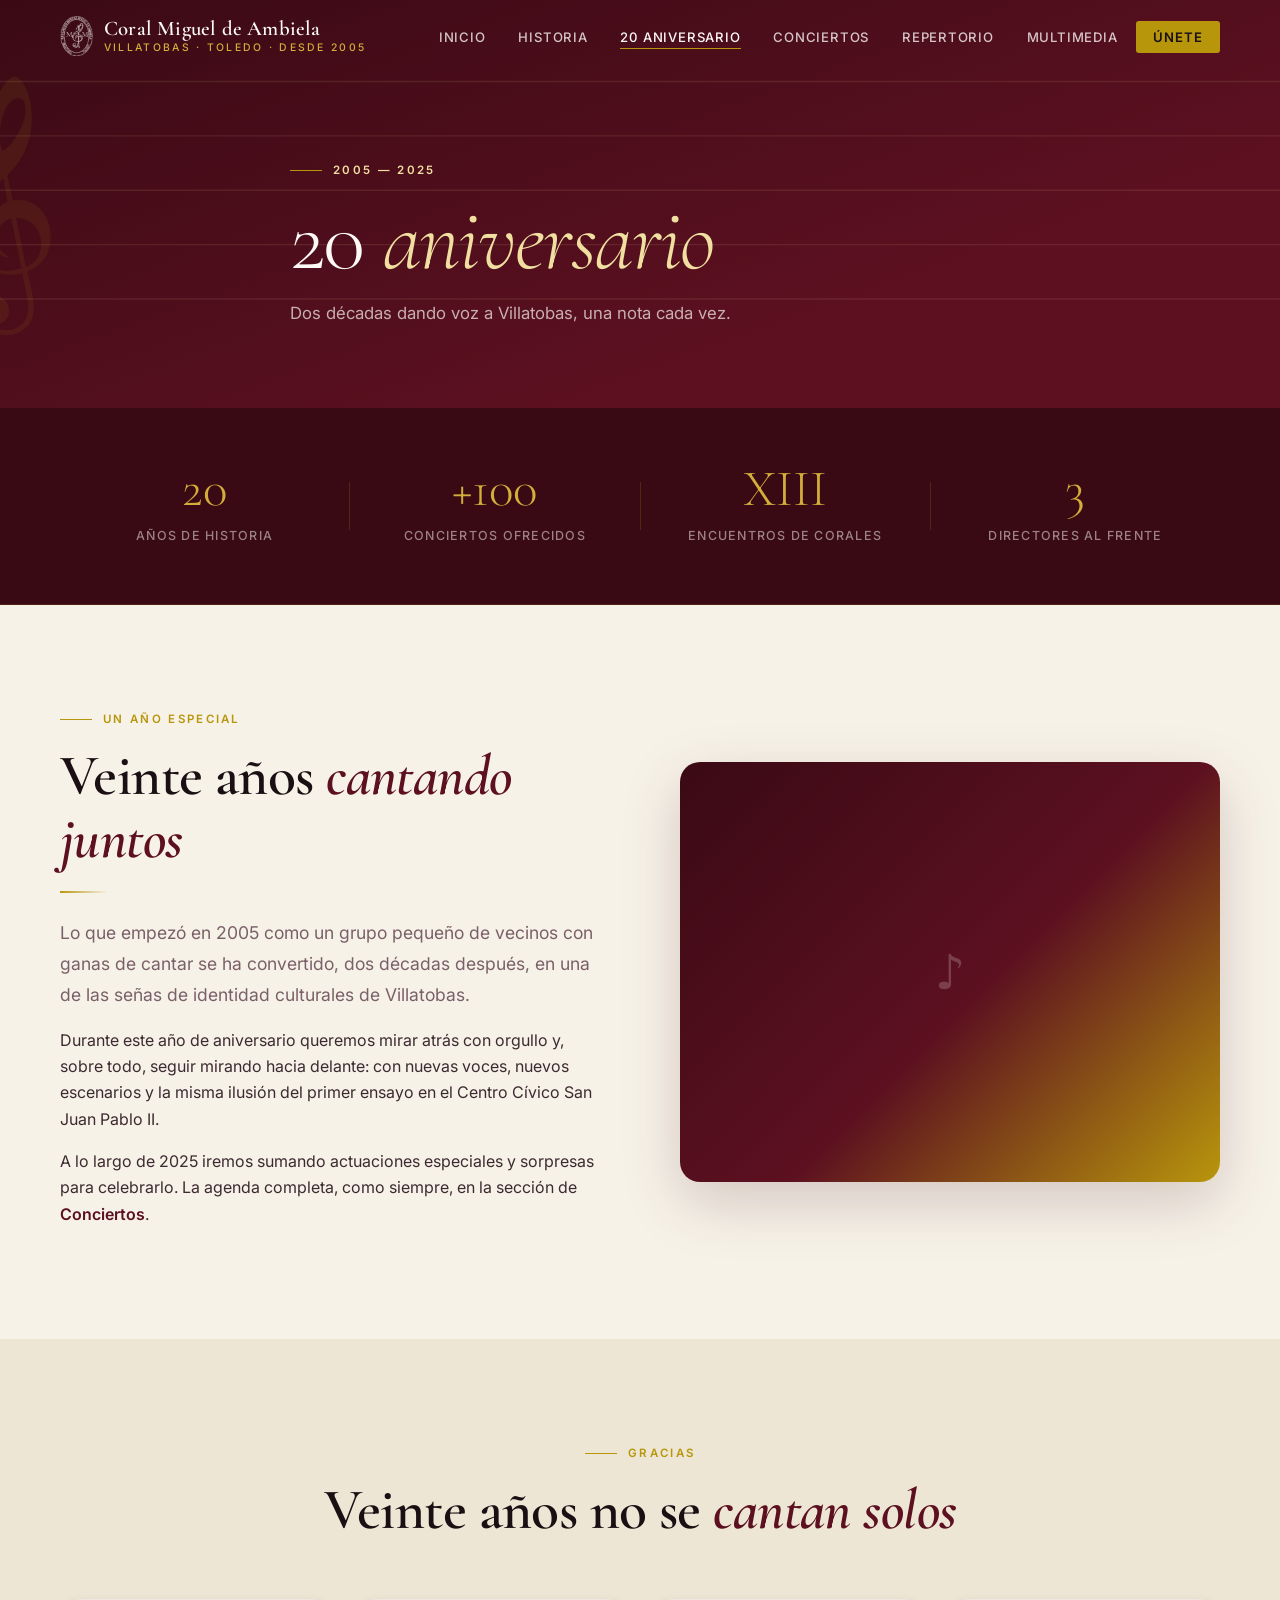
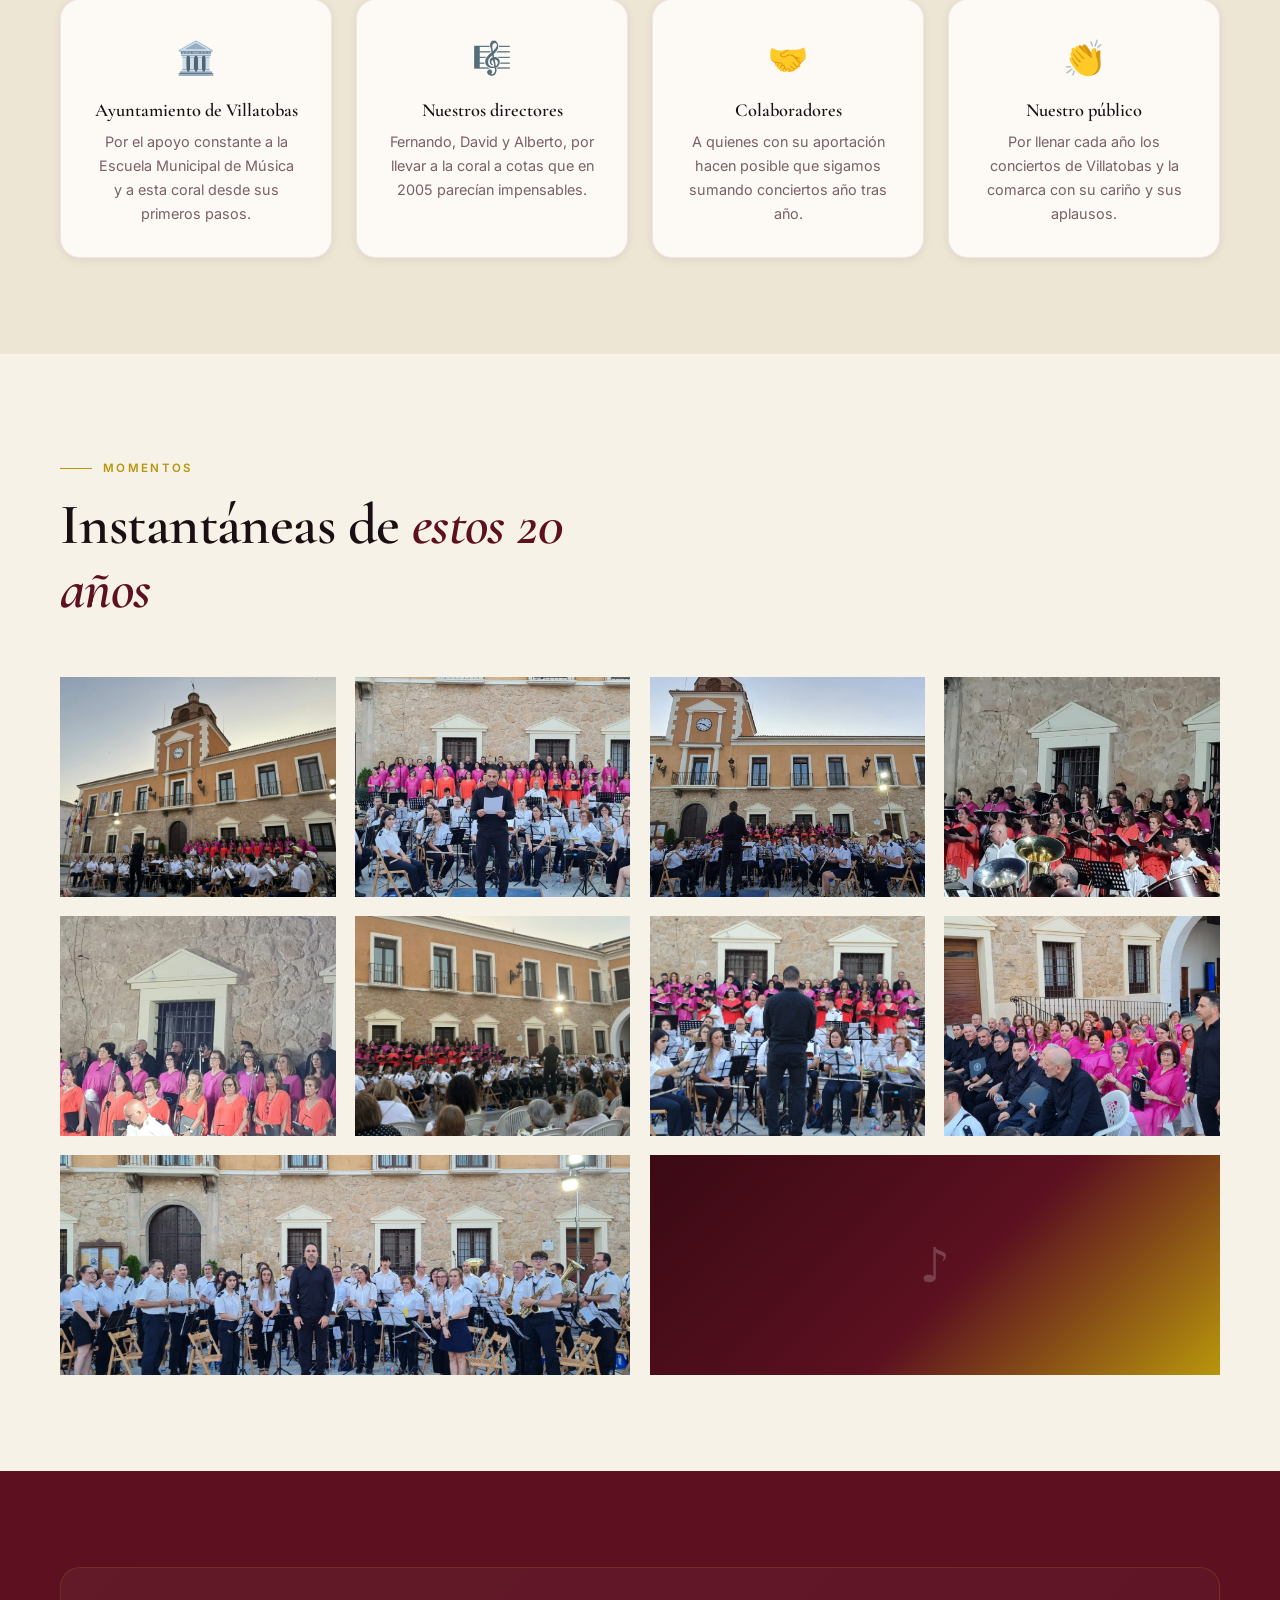
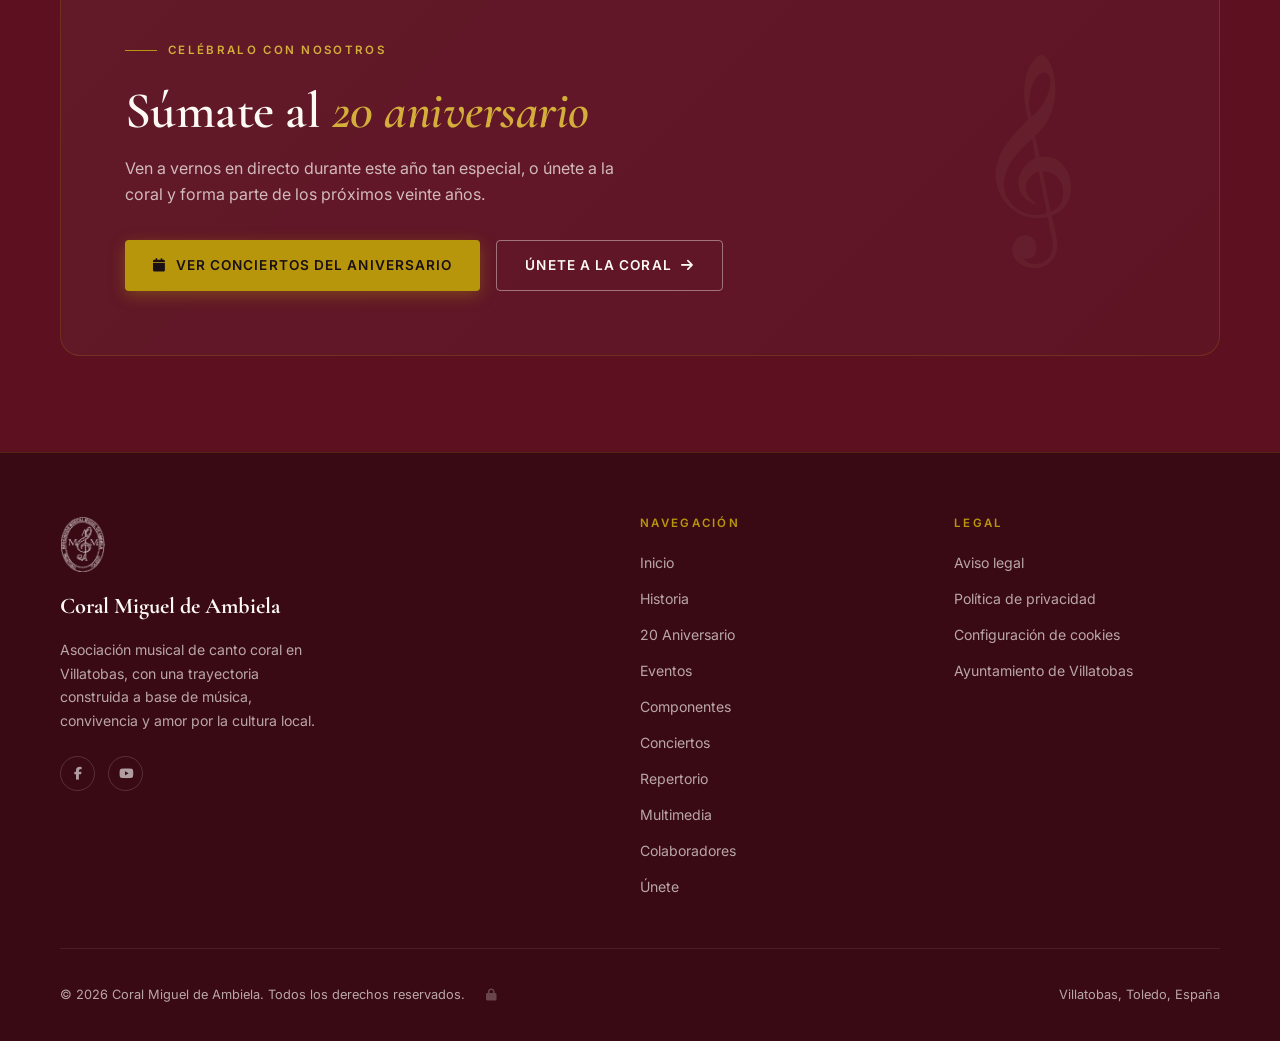
==== commit 2488063c: "Add files via upload" ====
--- a/pages/20-aniversario.html
+++ b/pages/20-aniversario.html
@@ -53,9 +53,9 @@
     </svg>
   </div>
   <div class="container page-hero-content">
-    <p class="eyebrow reveal" style="color:var(--gold-pale)">2005 — 2025</p>
+    <p class="eyebrow reveal editable" data-edit-id="aniv-hero-eyebrow" data-edit-type="text" style="color:var(--gold-pale)">2005 — 2025</p>
     <h1 class="reveal reveal-delay-1">20 <em>aniversario</em></h1>
-    <p class="page-hero-sub reveal reveal-delay-2">Dos décadas dando voz a Villatobas, una nota cada vez.</p>
+    <p class="page-hero-sub reveal reveal-delay-2 editable" data-edit-id="aniv-hero-sub" data-edit-type="text">Dos décadas dando voz a Villatobas, una nota cada vez.</p>
   </div>
 </header>
 
@@ -88,11 +88,11 @@
 <section class="section">
   <div class="container story-block">
     <div class="story-text reveal">
-      <p class="eyebrow">Un año especial</p>
+      <p class="eyebrow editable" data-edit-id="aniv-intro-eyebrow" data-edit-type="text">Un año especial</p>
       <h2>Veinte años <em>cantando juntos</em></h2>
       <div class="divider"></div>
-      <p class="lead">Lo que empezó en 2005 como un grupo pequeño de vecinos con ganas de cantar se ha convertido, dos décadas después, en una de las señas de identidad culturales de Villatobas.</p>
-      <p>Durante este año de aniversario queremos mirar atrás con orgullo y, sobre todo, seguir mirando hacia delante: con nuevas voces, nuevos escenarios y la misma ilusión del primer ensayo en el Centro Cívico San Juan Pablo II.</p>
+      <p class="lead editable" data-edit-id="aniv-intro-lead" data-edit-type="textarea">Lo que empezó en 2005 como un grupo pequeño de vecinos con ganas de cantar se ha convertido, dos décadas después, en una de las señas de identidad culturales de Villatobas.</p>
+      <p class="editable" data-edit-id="aniv-intro-p2" data-edit-type="textarea">Durante este año de aniversario queremos mirar atrás con orgullo y, sobre todo, seguir mirando hacia delante: con nuevas voces, nuevos escenarios y la misma ilusión del primer ensayo en el Centro Cívico San Juan Pablo II.</p>
       <p>A lo largo de 2025 iremos sumando actuaciones especiales y sorpresas para celebrarlo. La agenda completa, como siempre, en la sección de <a href="conciertos.html" style="color:var(--garnet); font-weight:600;">Conciertos</a>.</p>
     </div>
     <div class="story-media reveal reveal-delay-2">
@@ -106,29 +106,29 @@
 <section class="section section--cream">
   <div class="container">
     <div class="section-header centered reveal">
-      <p class="eyebrow">Gracias</p>
+      <p class="eyebrow editable" data-edit-id="aniv-gracias-eyebrow" data-edit-type="text">Gracias</p>
       <h2>Veinte años no se <em>cantan solos</em></h2>
     </div>
     <div style="display:grid; grid-template-columns: repeat(auto-fit, minmax(240px,1fr)); gap:1.5rem; margin-top:1rem;">
       <div class="card reveal" style="padding:2rem; text-align:center;">
         <div style="font-size:2rem; margin-bottom:1rem;">🏛️</div>
-        <h3 style="font-size:1.15rem; margin-bottom:0.6rem;">Ayuntamiento de Villatobas</h3>
-        <p style="font-size:0.9rem; color:var(--ink-muted)">Por el apoyo constante a la Escuela Municipal de Música y a esta coral desde sus primeros pasos.</p>
+        <h3 style="font-size:1.15rem; margin-bottom:0.6rem;" class="editable" data-edit-id="aniv-gracias1-titulo" data-edit-type="text">Ayuntamiento de Villatobas</h3>
+        <p style="font-size:0.9rem; color:var(--ink-muted)" class="editable" data-edit-id="aniv-gracias1-texto" data-edit-type="textarea">Por el apoyo constante a la Escuela Municipal de Música y a esta coral desde sus primeros pasos.</p>
       </div>
       <div class="card reveal reveal-delay-1" style="padding:2rem; text-align:center;">
         <div style="font-size:2rem; margin-bottom:1rem;">🎼</div>
-        <h3 style="font-size:1.15rem; margin-bottom:0.6rem;">Nuestros directores</h3>
-        <p style="font-size:0.9rem; color:var(--ink-muted)">Fernando, David y Alberto, por llevar a la coral a cotas que en 2005 parecían impensables.</p>
+        <h3 style="font-size:1.15rem; margin-bottom:0.6rem;" class="editable" data-edit-id="aniv-gracias2-titulo" data-edit-type="text">Nuestros directores</h3>
+        <p style="font-size:0.9rem; color:var(--ink-muted)" class="editable" data-edit-id="aniv-gracias2-texto" data-edit-type="textarea">Fernando, David y Alberto, por llevar a la coral a cotas que en 2005 parecían impensables.</p>
       </div>
       <div class="card reveal reveal-delay-2" style="padding:2rem; text-align:center;">
         <div style="font-size:2rem; margin-bottom:1rem;">🤝</div>
-        <h3 style="font-size:1.15rem; margin-bottom:0.6rem;">Colaboradores</h3>
-        <p style="font-size:0.9rem; color:var(--ink-muted)">A quienes con su aportación hacen posible que sigamos sumando conciertos año tras año.</p>
+        <h3 style="font-size:1.15rem; margin-bottom:0.6rem;" class="editable" data-edit-id="aniv-gracias3-titulo" data-edit-type="text">Colaboradores</h3>
+        <p style="font-size:0.9rem; color:var(--ink-muted)" class="editable" data-edit-id="aniv-gracias3-texto" data-edit-type="textarea">A quienes con su aportación hacen posible que sigamos sumando conciertos año tras año.</p>
       </div>
       <div class="card reveal reveal-delay-3" style="padding:2rem; text-align:center;">
         <div style="font-size:2rem; margin-bottom:1rem;">👏</div>
-        <h3 style="font-size:1.15rem; margin-bottom:0.6rem;">Nuestro público</h3>
-        <p style="font-size:0.9rem; color:var(--ink-muted)">Por llenar cada año los conciertos de Villatobas y la comarca con su cariño y sus aplausos.</p>
+        <h3 style="font-size:1.15rem; margin-bottom:0.6rem;" class="editable" data-edit-id="aniv-gracias4-titulo" data-edit-type="text">Nuestro público</h3>
+        <p style="font-size:0.9rem; color:var(--ink-muted)" class="editable" data-edit-id="aniv-gracias4-texto" data-edit-type="textarea">Por llenar cada año los conciertos de Villatobas y la comarca con su cariño y sus aplausos.</p>
       </div>
     </div>
   </div>
@@ -138,7 +138,7 @@
 <section class="section">
   <div class="container">
     <div class="section-header reveal">
-      <p class="eyebrow">Momentos</p>
+      <p class="eyebrow editable" data-edit-id="aniv-galeria-eyebrow" data-edit-type="text">Momentos</p>
       <h2>Instantáneas de <em>estos 20 años</em></h2>
     </div>
     <div class="dyn-gallery-grid reveal reveal-delay-1" data-gallery-id="aniversario-momentos" data-gallery-variant="grid">
@@ -157,16 +157,16 @@
   <div class="container">
     <div class="join-band reveal">
       <div class="join-text">
-        <p class="eyebrow" style="color: var(--gold-soft);">Celébralo con nosotros</p>
+        <p class="eyebrow editable" data-edit-id="aniv-cta-eyebrow" data-edit-type="text" style="color: var(--gold-soft);">Celébralo con nosotros</p>
         <h2>Súmate al <em>20 aniversario</em></h2>
-        <p>Ven a vernos en directo durante este año tan especial, o únete a la coral y forma parte de los próximos veinte años.</p>
+        <p class="editable" data-edit-id="aniv-cta-texto" data-edit-type="textarea">Ven a vernos en directo durante este año tan especial, o únete a la coral y forma parte de los próximos veinte años.</p>
         <div class="btn-row">
           <a href="conciertos.html" class="btn btn-gold">
             <i class="fa-solid fa-calendar" aria-hidden="true"></i>
-            Ver conciertos del aniversario
+            <span class="editable" data-edit-id="aniv-cta-btn1" data-edit-type="text">Ver conciertos del aniversario</span>
           </a>
           <a href="contacto.html" class="btn btn-outline">
-            Únete a la coral
+            <span class="editable" data-edit-id="aniv-cta-btn2" data-edit-type="text">Únete a la coral</span>
             <i class="fa-solid fa-arrow-right" aria-hidden="true"></i>
           </a>
         </div>
@@ -187,7 +187,7 @@
       <div class="footer-brand">
         <img src="../img/logo-blanco.png" class="footer-logo" alt="Coral Miguel de Ambiela">
         <strong>Coral Miguel de Ambiela</strong>
-        <p>Asociación musical de canto coral en Villatobas, con una trayectoria construida a base de música, convivencia y amor por la cultura local.</p>
+        <p class="editable" data-edit-id="footer-descripcion" data-edit-type="textarea">Asociación musical de canto coral en Villatobas, con una trayectoria construida a base de música, convivencia y amor por la cultura local.</p>
         <div class="social-links" style="margin-top:1.4rem;">
           <a href="https://www.facebook.com/coralmiguelambiela/" class="social-link" target="_blank" rel="noreferrer" aria-label="Facebook"><i class="fa-brands fa-facebook-f"></i></a>
           <a href="https://www.youtube.com/channel/UCY3bQiBl7YdPn1gV87L536Q" class="social-link" target="_blank" rel="noreferrer" aria-label="YouTube"><i class="fa-brands fa-youtube"></i></a>
--- a/css/main.css
+++ b/css/main.css
@@ -440,7 +440,7 @@
 .back-top:hover { background: var(--garnet-light); transform: translateY(-2px); }
 
 /* ── Responsive nav ──────────────────────────────────────── */
-@media (max-width: 860px) {
+@media (max-width: 1180px) {
   .nav-links { display: none; }
   .nav-toggle { display: flex; }
 
--- a/css/home.css
+++ b/css/home.css
@@ -267,6 +267,7 @@
 
 @media (max-width: 560px) {
   .hero-title { font-size: clamp(3rem, 14vw, 5rem); }
+  .hero-scroll { display: none; }
   .about-visual { grid-template-columns: 1fr; }
   .about-img-small { display: none; }
   .about-img { height: 280px; }
--- a/css/media.css
+++ b/css/media.css
@@ -1,12 +1,14 @@
 /* ═══════════════════════════════════════════════════════════
    CORAL MIGUEL DE AMBIELA — Sistema de medios (estilos)
    No modifica main.css/home.css/pages.css; se añade aparte.
+   Las pistas de edición (arrastrar, lápiz, añadir/quitar) solo se ven
+   con la clase body.coral-edit-mode, es decir, tras iniciar sesión.
    ═══════════════════════════════════════════════════════════ */
 
-/* ── Huecos arrastrables ─────────────────────────────────── */
+/* ── Huecos de foto/vídeo ─────────────────────────────────── */
 .img-ph[data-media-id] { transition: outline-color 0.2s ease; }
 
-.img-ph.media-empty::after {
+body.coral-edit-mode .img-ph.media-empty::after {
   content: 'Arrastra una foto o vídeo aquí';
   position: absolute;
   inset: auto 0.6rem 0.6rem 0.6rem;
@@ -24,13 +26,13 @@
   pointer-events: none;
   transition: opacity 0.2s ease;
 }
-.img-ph.media-empty:hover::after { opacity: 1; }
+body.coral-edit-mode .img-ph.media-empty:hover::after { opacity: 1; }
 
 .img-ph.media-dragover {
   outline: 3px dashed var(--gold-soft);
   outline-offset: -3px;
 }
-.img-ph.media-dragover::after { opacity: 1; }
+body.coral-edit-mode .img-ph.media-dragover::after { opacity: 1; }
 
 .img-ph.media-filled::before { display: none; } /* oculta el icono ♪ del placeholder */
 .img-ph.media-filled { cursor: zoom-in; }
@@ -52,32 +54,61 @@
 /* El botón de YouTube siempre por encima de la miniatura, aunque se arrastre una foto */
 .video-thumb .video-play-btn { z-index: 2; }
 
-/* ── Botón flotante "Conectar carpeta" ───────────────────── */
-.media-connect-btn {
+/* ── Candado discreto de acceso, en el pie de página ─────── */
+.coral-access-lock {
+  display: inline-flex;
+  align-items: center;
+  justify-content: center;
+  width: 1.8rem;
+  height: 1.8rem;
+  margin-left: 0.75rem;
+  border-radius: 50%;
+  background: transparent;
+  color: rgba(253,250,245,0.25);
+  font-size: 0.75rem;
+  transition: color 0.2s ease, background 0.2s ease;
+  vertical-align: middle;
+}
+.coral-access-lock:hover {
+  color: rgba(253,250,245,0.75);
+  background: rgba(255,255,255,0.08);
+}
+
+/* ── Indicador de modo edición activo ─────────────────────── */
+.coral-edit-pill {
   position: fixed;
-  bottom: 2rem;
-  left: 2rem;
+  bottom: 1.4rem;
+  left: 50%;
+  transform: translate(-50%, 0);
   z-index: 850;
-  display: flex;
-  align-items: center;
-  gap: 0.6rem;
+  display: none;
+  align-items: center;
+  gap: 0.7rem;
   background: var(--garnet);
   color: var(--white);
-  padding: 0.85rem 1.4rem;
+  padding: 0.65rem 1.2rem;
   border-radius: 999px;
   font-family: var(--font-body);
-  font-size: 0.82rem;
+  font-size: 0.8rem;
   font-weight: 600;
-  letter-spacing: 0.03em;
+  letter-spacing: 0.02em;
   box-shadow: var(--shadow-lg);
-  transition: transform 0.2s ease, background 0.2s ease;
-}
-.media-connect-btn:hover { transform: translateY(-2px); background: var(--garnet-light); }
-.media-connect-btn.pulse { animation: mediaPulse 0.4s ease 3; }
-@keyframes mediaPulse {
-  0%, 100% { transform: scale(1); }
-  50%      { transform: scale(1.07); }
-}
+}
+.coral-edit-pill.show { display: flex; }
+body.coral-edit-mode .site-footer { padding-bottom: 6rem; }
+.coral-edit-pill .coral-edit-logout {
+  background: rgba(255,255,255,0.15);
+  color: var(--white);
+  border: none;
+  border-radius: 999px;
+  padding: 0.3rem 0.8rem;
+  font-family: var(--font-body);
+  font-size: 0.75rem;
+  font-weight: 600;
+  cursor: pointer;
+  transition: background 0.2s ease;
+}
+.coral-edit-pill .coral-edit-logout:hover { background: rgba(255,255,255,0.28); }
 
 /* ── Aviso flotante (toast) ──────────────────────────────── */
 .media-toast {
@@ -95,6 +126,8 @@
   pointer-events: none;
   z-index: 900;
   transition: opacity 0.25s ease, transform 0.25s ease;
+  max-width: min(90vw, 420px);
+  text-align: center;
 }
 .media-toast.show { opacity: 1; transform: translate(-50%, 0); }
 
@@ -174,15 +207,15 @@
   border: 0;
 }
 
-/* ── Textos editables (doble clic) ──────────────────────── */
-.editable {
+/* ── Textos editables (doble clic, solo en modo edición) ─── */
+body.coral-edit-mode .editable {
   cursor: text;
   border-radius: 3px;
   transition: background 0.15s ease, outline-color 0.15s ease;
   outline: 1px dashed transparent;
   outline-offset: 2px;
 }
-.editable:hover {
+body.coral-edit-mode .editable:hover {
   background: rgba(184,150,12,0.08);
   outline-color: rgba(184,150,12,0.45);
 }
@@ -202,12 +235,14 @@
 }
 .editable-input:focus { outline: none; border-style: solid; }
 
-/* Insignia próximamente/realizado, ahora pulsable */
-[data-edit-type="badge"] { cursor: pointer; user-select: none; }
-[data-edit-type="badge"]:hover { filter: brightness(0.96); }
+/* Insignia próximamente/realizado, solo pulsable en modo edición */
+body.coral-edit-mode [data-edit-type="badge"] { cursor: pointer; user-select: none; }
+body.coral-edit-mode [data-edit-type="badge"]:hover { filter: brightness(0.96); }
 
 /* ── Botón "editar vídeo" sobre las miniaturas de YouTube ── */
-.media-edit-btn {
+.media-edit-btn { display: none; }
+body.coral-edit-mode .media-edit-btn {
+  display: flex;
   position: absolute;
   top: 0.6rem;
   right: 0.6rem;
@@ -217,20 +252,19 @@
   border-radius: 50%;
   background: rgba(26,16,20,0.55);
   color: var(--white);
-  display: flex;
   align-items: center;
   justify-content: center;
   font-size: 0.8rem;
   opacity: 0;
   transition: opacity 0.2s ease, background 0.2s ease;
 }
-.video-thumb:hover .media-edit-btn,
-.media-edit-btn:focus-visible {
+body.coral-edit-mode .video-thumb:hover .media-edit-btn,
+body.coral-edit-mode .media-edit-btn:focus-visible {
   opacity: 1;
 }
-.media-edit-btn:hover { background: var(--garnet); }
-
-/* ── Modal para pegar el enlace de YouTube ──────────────── */
+body.coral-edit-mode .media-edit-btn:hover { background: var(--garnet); }
+
+/* ── Modales (vídeo de YouTube / acceder) ────────────────── */
 .media-modal {
   position: fixed;
   inset: 0;
@@ -281,20 +315,27 @@
   box-shadow: 0 0 0 3px rgba(92,16,32,0.1);
 }
 .media-modal-actions { display: flex; gap: 0.8rem; justify-content: flex-end; }
-
-/* ── Galerías dinámicas (botón "+ añadir foto") ──────────────── */
+.coral-login-error {
+  font-size: 0.82rem;
+  color: #B3261E;
+  margin: -0.6rem 0 1rem;
+}
+
+/* ── Galerías dinámicas (botón "+ añadir foto", solo en modo edición) ── */
 .dyn-gallery-grid {
   display: flex;
   flex-wrap: wrap;
   gap: 1.2rem;
 }
-.dyn-gallery-grid > .img-ph,
-.dyn-gallery-grid > .dyn-gallery-add {
+.dyn-gallery-grid > .img-ph {
   flex: 1 1 220px;
   height: 220px;
 }
 .dyn-gallery-add,
-.gallery-add-item {
+.gallery-add-item { display: none; }
+body.coral-edit-mode .dyn-gallery-add,
+body.coral-edit-mode .gallery-add-item {
+  flex: 1 1 220px;
   height: 220px;
   border: 2px dashed rgba(92,16,32,0.28);
   border-radius: var(--radius);
@@ -312,15 +353,18 @@
   width: 100%;
   transition: background 0.2s ease, border-color 0.2s ease;
 }
-.gallery-add-item { break-inside: avoid; }
-.dyn-gallery-add:hover,
-.gallery-add-item:hover {
+body.coral-edit-mode .gallery-add-item { break-inside: avoid; }
+body.coral-edit-mode .dyn-gallery-add:hover,
+body.coral-edit-mode .gallery-add-item:hover {
   background: rgba(92,16,32,0.05);
   border-color: var(--garnet);
 }
-.dyn-gallery-add i,
-.gallery-add-item i { font-size: 1.7rem; }
-.dyn-slot-remove {
+body.coral-edit-mode .dyn-gallery-add i,
+body.coral-edit-mode .gallery-add-item i { font-size: 1.7rem; }
+
+.dyn-slot-remove { display: none; }
+body.coral-edit-mode .dyn-slot-remove {
+  display: flex;
   position: absolute;
   top: 0.5rem;
   right: 0.5rem;
@@ -332,7 +376,6 @@
   color: #fff;
   font-size: 1rem;
   line-height: 1;
-  display: flex;
   align-items: center;
   justify-content: center;
   cursor: pointer;
@@ -340,13 +383,13 @@
   transition: opacity 0.2s ease, background 0.2s ease;
   z-index: 6;
 }
-.img-ph:hover .dyn-slot-remove { opacity: 1; }
-.dyn-slot-remove:hover { background: var(--garnet); }
+body.coral-edit-mode .img-ph:hover .dyn-slot-remove { opacity: 1; }
+body.coral-edit-mode .dyn-slot-remove:hover { background: var(--garnet); }
 
 /* ── Responsive ──────────────────────────────────────────── */
 @media (max-width: 640px) {
-  .media-connect-btn { left: 1rem; right: 1rem; bottom: 1rem; justify-content: center; }
   .img-ph.media-empty::after { font-size: 0.6rem; }
-  .media-edit-btn { opacity: 1; } /* en móvil no hay "hover", se ve siempre */
-  .dyn-slot-remove { opacity: 1; }
-}
+  body.coral-edit-mode .media-edit-btn { opacity: 1; } /* en móvil no hay "hover", se ve siempre */
+  body.coral-edit-mode .dyn-slot-remove { opacity: 1; }
+  .coral-edit-pill { left: 1rem; right: 1rem; transform: none; justify-content: center; }
+}
